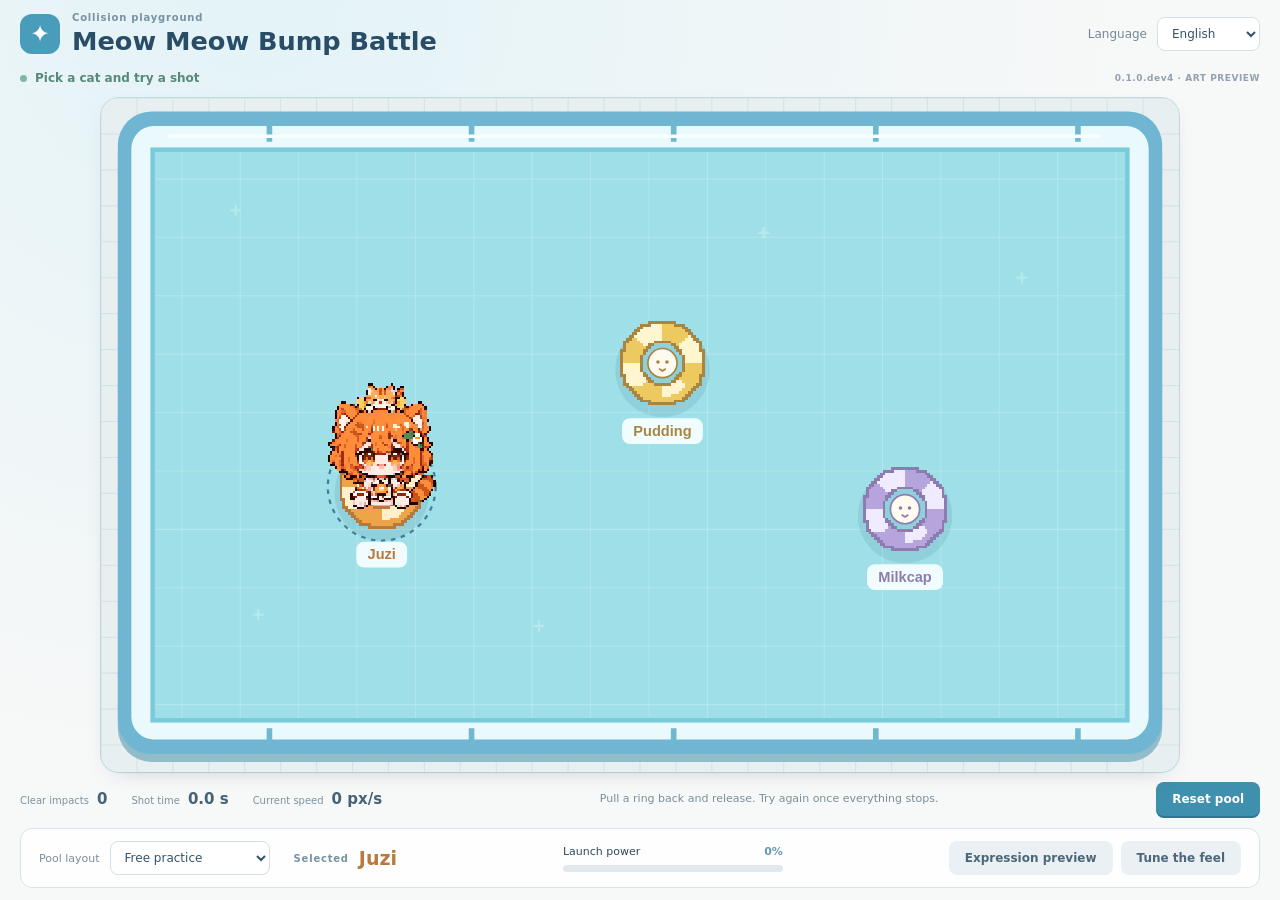
==== static/index.html @ 6ea0c613 "fix: fit complete playground and controls within viewport" ====
<!doctype html>
<html lang="en">
<head>
  <meta charset="utf-8">
  <meta name="viewport" content="width=device-width, initial-scale=1">
  <title>Meow Meow Bump Battle</title>
  <link rel="icon" href="data:,">
  <script>
    if (/\/plugin\/miao_miao_bump\/ui$/.test(location.pathname)) {
      const base = document.createElement('base');
      base.href = location.pathname + '/';
      document.head.append(base);
    }
  </script>
  <link rel="stylesheet" href="style.css">
  <script defer src="vendor/matter-0.20.0.min.js"></script>
  <script defer src="physics.js"></script>
  <script defer src="art.js"></script>
  <script defer src="i18n.js"></script>
  <script defer src="game.js"></script>
</head>
<body>
  <main class="app">
    <header class="topbar">
      <div class="brand"><span class="brand-icon" aria-hidden="true">✦</span><div><p class="eyebrow" data-t="ui.prototype"></p><h1 data-t="plugin.name"></h1></div></div>
      <label class="language"><span data-t="ui.language"></span><select id="language" aria-label="Language"><option value="zh-CN">简体中文</option><option value="zh-TW">繁體中文</option><option value="en">English</option><option value="ja">日本語</option><option value="ko">한국어</option><option value="ru">Русский</option><option value="es">Español</option><option value="pt">Português</option></select></label>
    </header>
    <div id="load-error" role="alert" hidden></div>
    <div class="workspace" id="workspace" hidden>
      <section class="pool-section">
        <div class="pool-heading"><span class="state-pill" id="state" aria-live="polite"></span><span class="version">0.1.0.dev4 · ART PREVIEW</span></div>
        <div class="stage-slot"><div class="canvas-wrap"><canvas id="pool" width="960" height="600" tabindex="0" data-aria="ui.canvas"></canvas><div class="pause-cover" id="pause-cover" hidden><span data-t="ui.paused"></span></div></div></div>
        <div class="pool-footer"><div class="shot-stats"><div><span data-t="ui.collisions"></span><strong id="collision-count">0</strong></div><div><span data-t="ui.duration"></span><strong id="shot-time">0.0 s</strong></div><div><span data-t="ui.speed"></span><strong id="speed">0 px/s</strong></div></div><p data-t="ui.hint"></p><button id="reset" class="primary" data-t="ui.reset"></button></div>
      </section>
      <section class="controls" data-aria="ui.tuning">
        <section class="setup"><label for="layout" data-t="ui.layout"></label><select id="layout" aria-describedby="layout-note"><option value="free" data-t="layout.free"></option><option value="wall" data-t="layout.wall"></option><option value="duel" data-t="layout.duel"></option><option value="chain" data-t="layout.chain"></option><option value="corner" data-t="layout.corner"></option></select><p id="layout-note" hidden></p></section>
        <section class="selection"><span class="eyebrow" data-t="ui.selected"></span><h2 id="selected-name"></h2></section>
        <section class="power"><div class="power-label"><span data-t="ui.power"></span><strong id="power-value">0%</strong></div><div id="power-meter" class="power-meter" role="progressbar" aria-valuemin="0" aria-valuemax="100" aria-valuenow="0" data-aria="ui.power"><div id="power-fill"></div></div></section>
        <div class="control-actions"><button id="show-art" type="button" class="secondary" data-t="ui.expression"></button><button id="show-tuning" type="button" class="secondary" data-t="ui.tuning"></button></div>
      </section>
    </div>
    <dialog id="art-dialog" aria-labelledby="art-title">
      <header class="dialog-heading"><h2 id="art-title" data-t="ui.artStudy"></h2><button type="button" data-close="art-dialog" data-t="ui.close"></button></header>
          <div id="juzi-card" hidden>
            <canvas id="character-preview" width="192" height="192" data-aria="ui.artStudy"></canvas>
            <div class="pose-buttons" role="group" data-aria="ui.expression"><button type="button" data-pose="0" aria-pressed="true" data-t="pose.idle"></button><button type="button" data-pose="1" aria-pressed="false" data-t="pose.impact"></button><button type="button" data-pose="2" aria-pressed="false" data-t="pose.rebound"></button></div>
            <p class="muted" id="art-note" data-t="ui.artNote"></p>
          </div>
      <p class="muted" data-t="ui.placeholder"></p>
    </dialog>
    <dialog id="tuning-dialog" aria-labelledby="tuning-title">
      <header class="dialog-heading"><h2 id="tuning-title" data-t="ui.tuning"></h2><button type="button" data-close="tuning-dialog" data-t="ui.close"></button></header>
        <section id="tuning"><p class="muted" data-t="ui.tuningHint"></p><fieldset id="tuning-fields">
          <label><span data-t="param.drag"></span><output id="drag-value"></output><input type="range" id="drag" min="0.35" max="1.6" step="0.05"></label>
          <label><span data-t="param.bounce"></span><output id="bounce-value"></output><input type="range" id="bounce" min="0.55" max="0.99" step="0.01"></label>
          <label><span data-t="param.wallBounce"></span><output id="wallBounce-value"></output><input type="range" id="wallBounce" min="0.55" max="0.99" step="0.01"></label>
          <label><span data-t="param.maxSpeed"></span><output id="maxSpeed-value"></output><input type="range" id="maxSpeed" min="800" max="2200" step="50"></label>
          <label><span data-t="param.mass"></span><output id="mass-value"></output><input type="range" id="mass" min="0.5" max="3.5" step="0.25"></label>
          <button id="defaults" type="button" class="secondary" data-t="ui.defaults"></button>
        </fieldset><label class="boundary-control"><input id="show-hitboxes" type="checkbox"><span data-t="ui.boundaries"></span></label></section>
    </dialog>
  </main>
</body>
</html>
---- static/style.css ----
:root { color-scheme: light; font-family: "Segoe UI", "Microsoft YaHei", system-ui, sans-serif; color: #304863; background: #f5f7f8; font-synthesis: none; }
* { box-sizing: border-box; }
body { margin: 0; background: radial-gradient(ellipse at 20% 0%, #e3f3f7, transparent 60%), #f7f8f8; }
[hidden] { display: none !important; }
.app { max-width: 1280px; height: 100vh; height: 100dvh; padding: 12px 20px; margin: auto; display: grid; grid-template-rows: auto minmax(0, 1fr); gap: 10px; }
.topbar { display: flex; justify-content: space-between; align-items: center; gap: 16px; }
.brand { display: flex; align-items: center; gap: 12px; }
.brand-icon { display: grid; place-items: center; width: 40px; height: 40px; color: #fff; background: #4a9cbb; border-radius: 12px; font-size: 24px; }
.eyebrow { margin: 0 0 3px; font-size: 10px; font-weight: 700; color: #7792a3; letter-spacing: .08em; }
h1 { margin: 0; font-size: clamp(20px, 2vw, 26px); color: #294d67; }
h2 { margin: 0; font-size: 20px; }
.language { display: flex; gap: 10px; align-items: center; font-size: 12px; color: #738998; }
button, select, input { font: inherit; }
select { border: 1px solid #d6e0e6; border-radius: 8px; padding: 8px 10px; color: #34536b; background: #fff; max-width: 100%; }
button { cursor: pointer; border: 0; font-size: 12px; font-weight: 650; border-radius: 8px; padding: 10px 16px; }
button:active { transform: translateY(1px); }
button:disabled { cursor: default; opacity: .45; }
.primary { background: #3f8fae; color: #fff; box-shadow: 0 2px 0 #30758e; }
.primary:hover { background: #317e9d; }
.secondary, .dialog-heading button { color: #4c667a; background: #eaf0f3; }
:focus-visible { outline: 3px solid #3d8eb8; outline-offset: 3px; }
.workspace { display: grid; grid-template-rows: minmax(0, 1fr) auto; gap: 10px; min-height: 0; }
.pool-section { display: grid; grid-template-rows: auto minmax(0, 1fr) auto; gap: 8px; min-height: 0; min-width: 0; }
.pool-heading { display: flex; justify-content: space-between; align-items: center; gap: 10px; }
.state-pill { display: inline-flex; align-items: center; gap: 8px; min-height: 24px; color: #578879; font-size: 12px; font-weight: 650; }
.state-pill::before { content: ''; width: 7px; height: 7px; background: #7db8a0; border-radius: 50%; }
.state-pill[data-state="moving"] { color: #377999; }
.state-pill[data-state="moving"]::before { background: #4c9bbb; }
.version { font-size: 9px; font-weight: 650; letter-spacing: .06em; color: #91a1ae; }
.stage-slot { display: grid; place-items: center; min-height: 0; min-width: 0; container-type: size; }
.canvas-wrap { position: relative; width: min(100cqw, 160cqh, 1120px); aspect-ratio: 8 / 5; overflow: hidden; border-radius: 18px; background: #d4e7ed; box-shadow: 0 8px 24px -16px #33596d80, 0 0 0 1px #c6dce5; }
canvas { display: block; width: 100%; height: auto; aspect-ratio: 8 / 5; touch-action: none; cursor: grab; user-select: none; }
canvas.aiming { cursor: grabbing; }
canvas.moving { cursor: default; }
.pause-cover { position: absolute; inset: 0; display: grid; place-items: center; background: #e3f2f4bb; color: #416477; font-weight: 650; pointer-events: none; }
.pool-footer { display: flex; align-items: center; justify-content: space-between; gap: 16px; min-height: 38px; }
.pool-footer p { margin: 0; font-size: 11px; line-height: 1.6; color: #7a8e9b; }
.pool-footer button { flex-shrink: 0; }
.shot-stats { display: flex; gap: 24px; }
.shot-stats > div { display: flex; gap: 8px; align-items: baseline; font-size: 10px; color: #7c92a0; }
.shot-stats strong { font-size: 15px; color: #456278; font-variant-numeric: tabular-nums; font-weight: 600; }
.controls { display: flex; align-items: center; gap: 24px; min-width: 0; padding: 12px 18px; background: #ffffffdd; border: 1px solid #d6e5e9; border-radius: 12px; }
.setup { display: flex; align-items: center; gap: 10px; min-width: 0; }
.setup label { font-size: 11px; color: #7b8e9b; white-space: nowrap; }
.setup select { width: 160px; font-size: 12px; }
.selection { display: flex; gap: 10px; align-items: center; }
.selection .eyebrow { margin: 0; }
.selection h2 { font-size: 19px; white-space: nowrap; }
.power { flex: 1; min-width: 110px; max-width: 220px; margin-left: auto; }
.power-label { display: flex; justify-content: space-between; font-size: 11px; margin-bottom: 7px; }
.power-label strong { font-weight: 600; color: #6897af; }
.power-meter { height: 7px; background: #e1e9ee; border-radius: 4px; overflow: hidden; }
.power-meter > div { height: 100%; width: 0; background: #66aeca; border-radius: inherit; }
.control-actions { display: flex; gap: 8px; margin-left: auto; flex-shrink: 0; }
.muted { font-size: 11px; line-height: 1.8; color: #8a9aa7; }
dialog { width: min(420px, calc(100vw - 28px)); max-height: calc(100dvh - 32px); overflow: auto; padding: 22px; border: 1px solid #d6e5e9; border-radius: 16px; color: #304863; box-shadow: 0 14px 50px #294d6733; }
dialog::backdrop { background: #294d674d; }
.dialog-heading { display: flex; align-items: center; justify-content: space-between; gap: 16px; margin-bottom: 18px; }
.dialog-heading h2 { font-size: 18px; }
.dialog-heading button { padding: 8px 12px; }
#character-preview { width: 192px; height: 192px; margin: auto auto 16px; image-rendering: pixelated; background: #e8f3f5; border-radius: 12px; cursor: default; }
.pose-buttons { display: flex; gap: 8px; }
.pose-buttons button { flex: 1; background: #e8eff2; color: #6e8494; }
.pose-buttons button[aria-pressed="true"] { background: #fbe7c4; color: #9d7035; }
.boundary-control { display: flex; align-items: center; gap: 7px; margin-top: 14px; font-size: 12px; color: #728b9b; }
.boundary-control input { accent-color: #579bb9; }
fieldset { margin: 0; padding: 0; border: 0; }
fieldset label { display: grid; grid-template-columns: 1fr auto; align-items: center; gap: 8px; font-size: 12px; margin: 16px 0; }
fieldset .secondary { width: 100%; }
output { color: #5f91a9; font-variant-numeric: tabular-nums; }
input[type="range"] { width: 100%; grid-column: 1 / -1; accent-color: #579bb9; margin: 0; cursor: pointer; }
fieldset:disabled { opacity: .5; }
#load-error { padding: 20px; color: #9b4d42; background: #fff0e9; border-radius: 12px; }
@media (max-width: 1000px) { .controls { gap: 16px; } .pool-footer p { display: none; } .setup label { display: none; } .selection { gap: 6px; } }
@media (max-width: 740px) { .app { padding: 10px 12px; gap: 8px; } .brand-icon, .language > span { display: none; } .language select { max-width: 110px; font-size: 11px; } .controls { display: grid; grid-template-columns: minmax(0, 1fr) auto; gap: 12px 16px; padding: 12px; } .setup select { width: 100%; } .power { margin: 0; max-width: none; min-width: 0; } .selection { justify-content: flex-end; } .control-actions { margin: 0; } .control-actions button { padding: 9px 12px; } .shot-stats { gap: 12px; } .shot-stats > div { display: grid; gap: 2px; } .version { font-size: 8px; } .state-pill { font-size: 11px; } h1 { font-size: 20px; } }
@media (max-height: 520px) and (min-width: 741px) { .app { padding: 6px 12px; gap: 4px; } .workspace { gap: 4px; } .brand-icon, .brand .eyebrow { display: none; } h1 { font-size: 20px; } .controls { padding: 7px 12px; } .pool-section { gap: 4px; } }
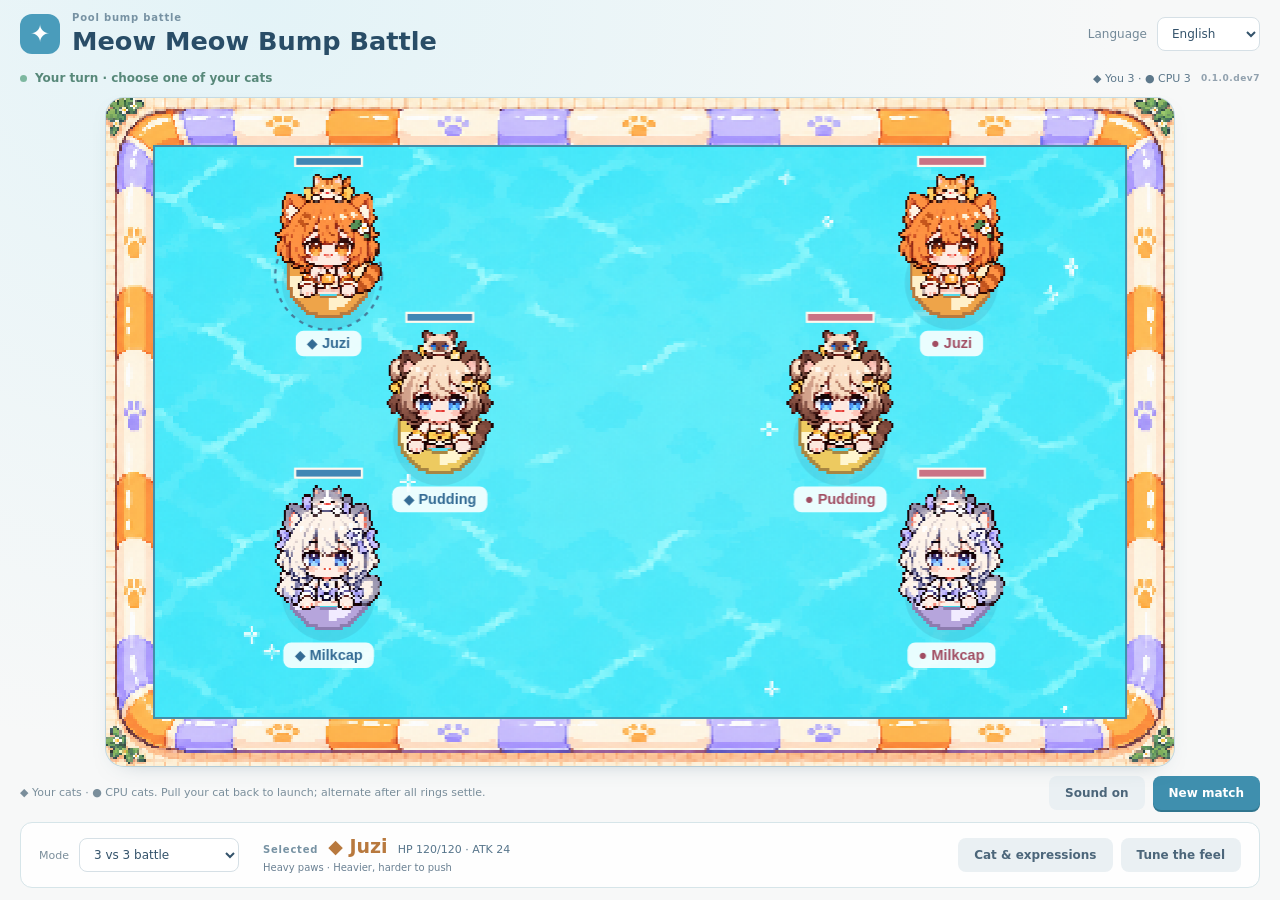
==== commit ecb99875: "feat: add local 3v3 battles and streamline the play screen" ====
--- a/static/index.html
+++ b/static/index.html
@@ -15,7 +15,9 @@
   <link rel="stylesheet" href="style.css">
   <script defer src="vendor/matter-0.20.0.min.js"></script>
   <script defer src="physics.js"></script>
+  <script defer src="battle.js"></script>
   <script defer src="art.js"></script>
+  <script defer src="sound.js"></script>
   <script defer src="i18n.js"></script>
   <script defer src="game.js"></script>
 </head>
@@ -28,21 +30,22 @@
     <div id="load-error" role="alert" hidden></div>
     <div class="workspace" id="workspace" hidden>
       <section class="pool-section">
-        <div class="pool-heading"><span class="state-pill" id="state" aria-live="polite"></span><span class="version">0.1.0.dev4 · ART PREVIEW</span></div>
+        <div class="pool-heading"><span class="state-pill" id="state" aria-live="polite"></span><span id="team-status" class="team-status"></span><span class="version">0.1.0.dev7</span></div>
         <div class="stage-slot"><div class="canvas-wrap"><canvas id="pool" width="960" height="600" tabindex="0" data-aria="ui.canvas"></canvas><div class="pause-cover" id="pause-cover" hidden><span data-t="ui.paused"></span></div></div></div>
-        <div class="pool-footer"><div class="shot-stats"><div><span data-t="ui.collisions"></span><strong id="collision-count">0</strong></div><div><span data-t="ui.duration"></span><strong id="shot-time">0.0 s</strong></div><div><span data-t="ui.speed"></span><strong id="speed">0 px/s</strong></div></div><p data-t="ui.hint"></p><button id="reset" class="primary" data-t="ui.reset"></button></div>
+        <div class="pool-footer"><p id="play-hint" data-t="ui.hint"></p><div class="footer-actions"><button id="sound-toggle" class="secondary" type="button" aria-pressed="true"></button><button id="reset" class="primary" data-t="ui.reset"></button></div></div>
       </section>
       <section class="controls" data-aria="ui.tuning">
-        <section class="setup"><label for="layout" data-t="ui.layout"></label><select id="layout" aria-describedby="layout-note"><option value="free" data-t="layout.free"></option><option value="wall" data-t="layout.wall"></option><option value="duel" data-t="layout.duel"></option><option value="chain" data-t="layout.chain"></option><option value="corner" data-t="layout.corner"></option></select><p id="layout-note" hidden></p></section>
-        <section class="selection"><span class="eyebrow" data-t="ui.selected"></span><h2 id="selected-name"></h2></section>
-        <section class="power"><div class="power-label"><span data-t="ui.power"></span><strong id="power-value">0%</strong></div><div id="power-meter" class="power-meter" role="progressbar" aria-valuemin="0" aria-valuemax="100" aria-valuenow="0" data-aria="ui.power"><div id="power-fill"></div></div></section>
+        <section class="setup"><label for="game-mode" data-t="ui.mode"></label><select id="game-mode"><option value="battle" data-t="mode.battle"></option><option value="practice" data-t="mode.practice"></option></select></section>
+        <section class="setup" id="layout-wrap"><label for="layout" data-t="ui.layout"></label><select id="layout" aria-describedby="layout-note"><option value="free" data-t="layout.free"></option><option value="wall" data-t="layout.wall"></option><option value="duel" data-t="layout.duel"></option><option value="chain" data-t="layout.chain"></option><option value="corner" data-t="layout.corner"></option></select><p id="layout-note" hidden></p></section>
+        <section class="selection"><div class="selection-title"><span class="eyebrow" data-t="ui.selected"></span><h2 id="selected-name"></h2><span id="selected-stats"></span></div><p id="selected-skill"></p></section>
         <div class="control-actions"><button id="show-art" type="button" class="secondary" data-t="ui.expression"></button><button id="show-tuning" type="button" class="secondary" data-t="ui.tuning"></button></div>
       </section>
     </div>
     <dialog id="art-dialog" aria-labelledby="art-title">
       <header class="dialog-heading"><h2 id="art-title" data-t="ui.artStudy"></h2><button type="button" data-close="art-dialog" data-t="ui.close"></button></header>
-          <div id="juzi-card" hidden>
+          <div id="character-card">
             <canvas id="character-preview" width="192" height="192" data-aria="ui.artStudy"></canvas>
+            <p id="character-stats"></p><p id="skill-description" class="muted"></p>
             <div class="pose-buttons" role="group" data-aria="ui.expression"><button type="button" data-pose="0" aria-pressed="true" data-t="pose.idle"></button><button type="button" data-pose="1" aria-pressed="false" data-t="pose.impact"></button><button type="button" data-pose="2" aria-pressed="false" data-t="pose.rebound"></button></div>
             <p class="muted" id="art-note" data-t="ui.artNote"></p>
           </div>
@@ -50,7 +53,7 @@
     </dialog>
     <dialog id="tuning-dialog" aria-labelledby="tuning-title">
       <header class="dialog-heading"><h2 id="tuning-title" data-t="ui.tuning"></h2><button type="button" data-close="tuning-dialog" data-t="ui.close"></button></header>
-        <section id="tuning"><p class="muted" data-t="ui.tuningHint"></p><fieldset id="tuning-fields">
+        <section id="tuning"><p class="muted" id="tuning-note" data-t="ui.tuningHint"></p><fieldset id="tuning-fields">
           <label><span data-t="param.drag"></span><output id="drag-value"></output><input type="range" id="drag" min="0.35" max="1.6" step="0.05"></label>
           <label><span data-t="param.bounce"></span><output id="bounce-value"></output><input type="range" id="bounce" min="0.55" max="0.99" step="0.01"></label>
           <label><span data-t="param.wallBounce"></span><output id="wallBounce-value"></output><input type="range" id="wallBounce" min="0.55" max="0.99" step="0.01"></label>
@@ -59,6 +62,11 @@
           <button id="defaults" type="button" class="secondary" data-t="ui.defaults"></button>
         </fieldset><label class="boundary-control"><input id="show-hitboxes" type="checkbox"><span data-t="ui.boundaries"></span></label></section>
     </dialog>
+    <dialog id="result-dialog" aria-labelledby="result-title">
+      <h2 id="result-title"></h2><p id="result-note" class="muted"></p>
+      <button type="button" id="play-again" class="primary" data-t="battle.restart"></button>
+      <button type="button" class="secondary" data-close="result-dialog" data-t="ui.close"></button>
+    </dialog>
   </main>
 </body>
 </html>
--- a/static/style.css
+++ b/static/style.css
@@ -36,21 +36,18 @@
 .pool-footer { display: flex; align-items: center; justify-content: space-between; gap: 16px; min-height: 38px; }
 .pool-footer p { margin: 0; font-size: 11px; line-height: 1.6; color: #7a8e9b; }
 .pool-footer button { flex-shrink: 0; }
-.shot-stats { display: flex; gap: 24px; }
-.shot-stats > div { display: flex; gap: 8px; align-items: baseline; font-size: 10px; color: #7c92a0; }
-.shot-stats strong { font-size: 15px; color: #456278; font-variant-numeric: tabular-nums; font-weight: 600; }
+.footer-actions { display: flex; gap: 8px; margin-left: auto; }
+.team-status { font-size: 11px; color: #5d788b; margin-left: auto; }
 .controls { display: flex; align-items: center; gap: 24px; min-width: 0; padding: 12px 18px; background: #ffffffdd; border: 1px solid #d6e5e9; border-radius: 12px; }
 .setup { display: flex; align-items: center; gap: 10px; min-width: 0; }
 .setup label { font-size: 11px; color: #7b8e9b; white-space: nowrap; }
 .setup select { width: 160px; font-size: 12px; }
-.selection { display: flex; gap: 10px; align-items: center; }
+.selection { display: grid; gap: 3px; min-width: 0; }
+.selection-title { display: flex; gap: 10px; align-items: baseline; flex-wrap: wrap; }
+.selection p { margin: 0; font-size: 10px; line-height: 1.5; color: #6b8193; }
+#selected-stats { font-size: 11px; color: #57758b; white-space: nowrap; }
 .selection .eyebrow { margin: 0; }
 .selection h2 { font-size: 19px; white-space: nowrap; }
-.power { flex: 1; min-width: 110px; max-width: 220px; margin-left: auto; }
-.power-label { display: flex; justify-content: space-between; font-size: 11px; margin-bottom: 7px; }
-.power-label strong { font-weight: 600; color: #6897af; }
-.power-meter { height: 7px; background: #e1e9ee; border-radius: 4px; overflow: hidden; }
-.power-meter > div { height: 100%; width: 0; background: #66aeca; border-radius: inherit; }
 .control-actions { display: flex; gap: 8px; margin-left: auto; flex-shrink: 0; }
 .muted { font-size: 11px; line-height: 1.8; color: #8a9aa7; }
 dialog { width: min(420px, calc(100vw - 28px)); max-height: calc(100dvh - 32px); overflow: auto; padding: 22px; border: 1px solid #d6e5e9; border-radius: 16px; color: #304863; box-shadow: 0 14px 50px #294d6733; }
@@ -71,6 +68,6 @@
 input[type="range"] { width: 100%; grid-column: 1 / -1; accent-color: #579bb9; margin: 0; cursor: pointer; }
 fieldset:disabled { opacity: .5; }
 #load-error { padding: 20px; color: #9b4d42; background: #fff0e9; border-radius: 12px; }
-@media (max-width: 1000px) { .controls { gap: 16px; } .pool-footer p { display: none; } .setup label { display: none; } .selection { gap: 6px; } }
-@media (max-width: 740px) { .app { padding: 10px 12px; gap: 8px; } .brand-icon, .language > span { display: none; } .language select { max-width: 110px; font-size: 11px; } .controls { display: grid; grid-template-columns: minmax(0, 1fr) auto; gap: 12px 16px; padding: 12px; } .setup select { width: 100%; } .power { margin: 0; max-width: none; min-width: 0; } .selection { justify-content: flex-end; } .control-actions { margin: 0; } .control-actions button { padding: 9px 12px; } .shot-stats { gap: 12px; } .shot-stats > div { display: grid; gap: 2px; } .version { font-size: 8px; } .state-pill { font-size: 11px; } h1 { font-size: 20px; } }
+@media (max-width: 1100px) { .controls { gap: 12px; } .setup label, .selection .eyebrow { display: none; } .setup select { width: 130px; } }
+@media (max-width: 740px) { .app { padding: 10px 12px; gap: 8px; } .brand-icon, .language > span, .pool-footer p { display: none; } .language select { max-width: 110px; font-size: 11px; } .controls { display: grid; grid-template-columns: minmax(0, 1fr) auto; gap: 8px 12px; padding: 10px 12px; } .setup select { width: 100%; } .selection { grid-column: 1 / -1; grid-row: 2; } .selection-title { gap: 6px; } .selection h2 { font-size: 17px; } .selection p { font-size: 10px; } .control-actions { margin: 0; justify-self: end; } .control-actions button { padding: 9px 10px; } .version { font-size: 8px; } .state-pill, .team-status { font-size: 10px; } .pool-heading { gap: 6px; } h1 { font-size: 20px; } }
 @media (max-height: 520px) and (min-width: 741px) { .app { padding: 6px 12px; gap: 4px; } .workspace { gap: 4px; } .brand-icon, .brand .eyebrow { display: none; } h1 { font-size: 20px; } .controls { padding: 7px 12px; } .pool-section { gap: 4px; } }
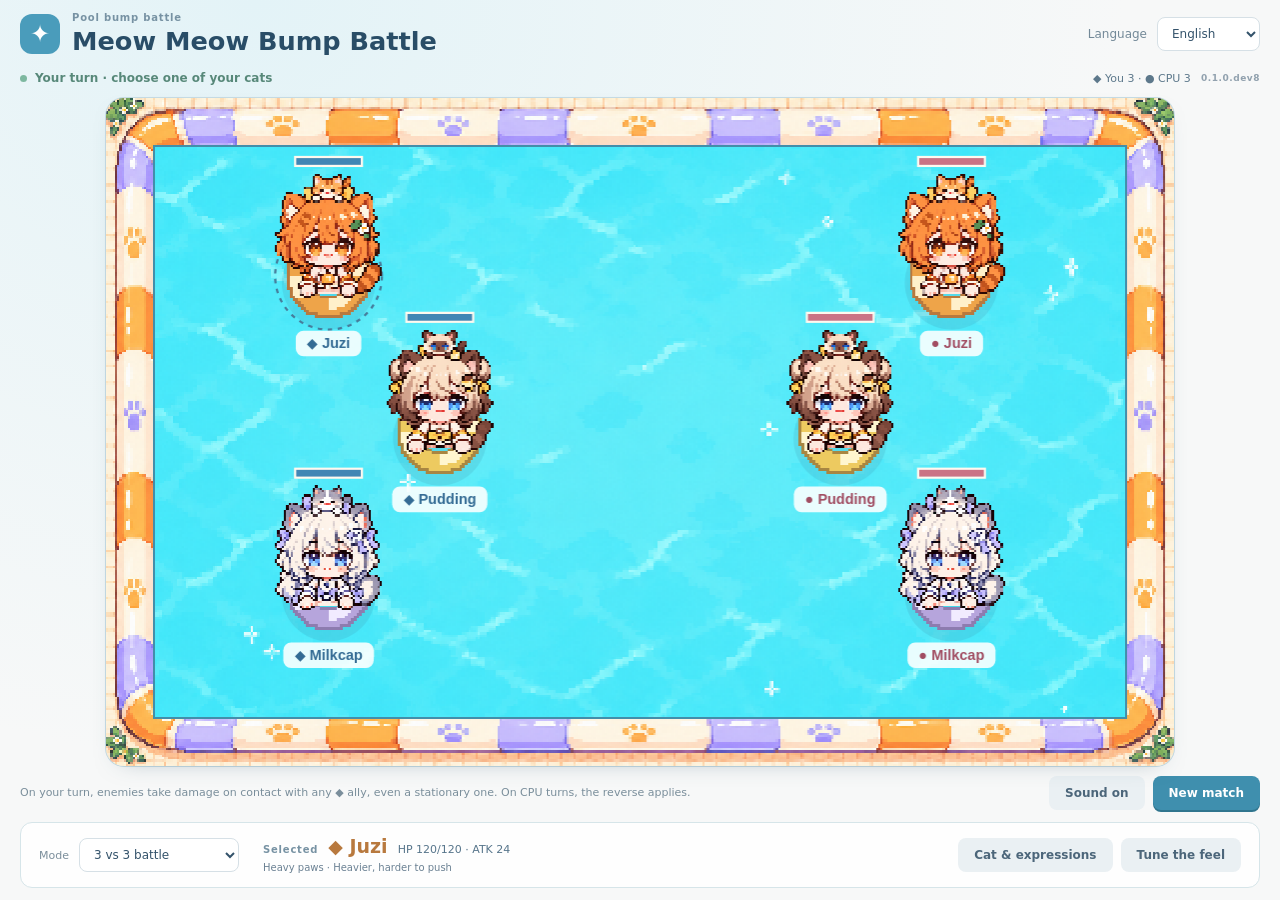
==== commit 98ed89eb: "fix: apply acting-team damage on every new ring contact" ====
--- a/static/index.html
+++ b/static/index.html
@@ -30,7 +30,7 @@
     <div id="load-error" role="alert" hidden></div>
     <div class="workspace" id="workspace" hidden>
       <section class="pool-section">
-        <div class="pool-heading"><span class="state-pill" id="state" aria-live="polite"></span><span id="team-status" class="team-status"></span><span class="version">0.1.0.dev7</span></div>
+        <div class="pool-heading"><span class="state-pill" id="state" aria-live="polite"></span><span id="team-status" class="team-status"></span><span class="version">0.1.0.dev8</span></div>
         <div class="stage-slot"><div class="canvas-wrap"><canvas id="pool" width="960" height="600" tabindex="0" data-aria="ui.canvas"></canvas><div class="pause-cover" id="pause-cover" hidden><span data-t="ui.paused"></span></div></div></div>
         <div class="pool-footer"><p id="play-hint" data-t="ui.hint"></p><div class="footer-actions"><button id="sound-toggle" class="secondary" type="button" aria-pressed="true"></button><button id="reset" class="primary" data-t="ui.reset"></button></div></div>
       </section>
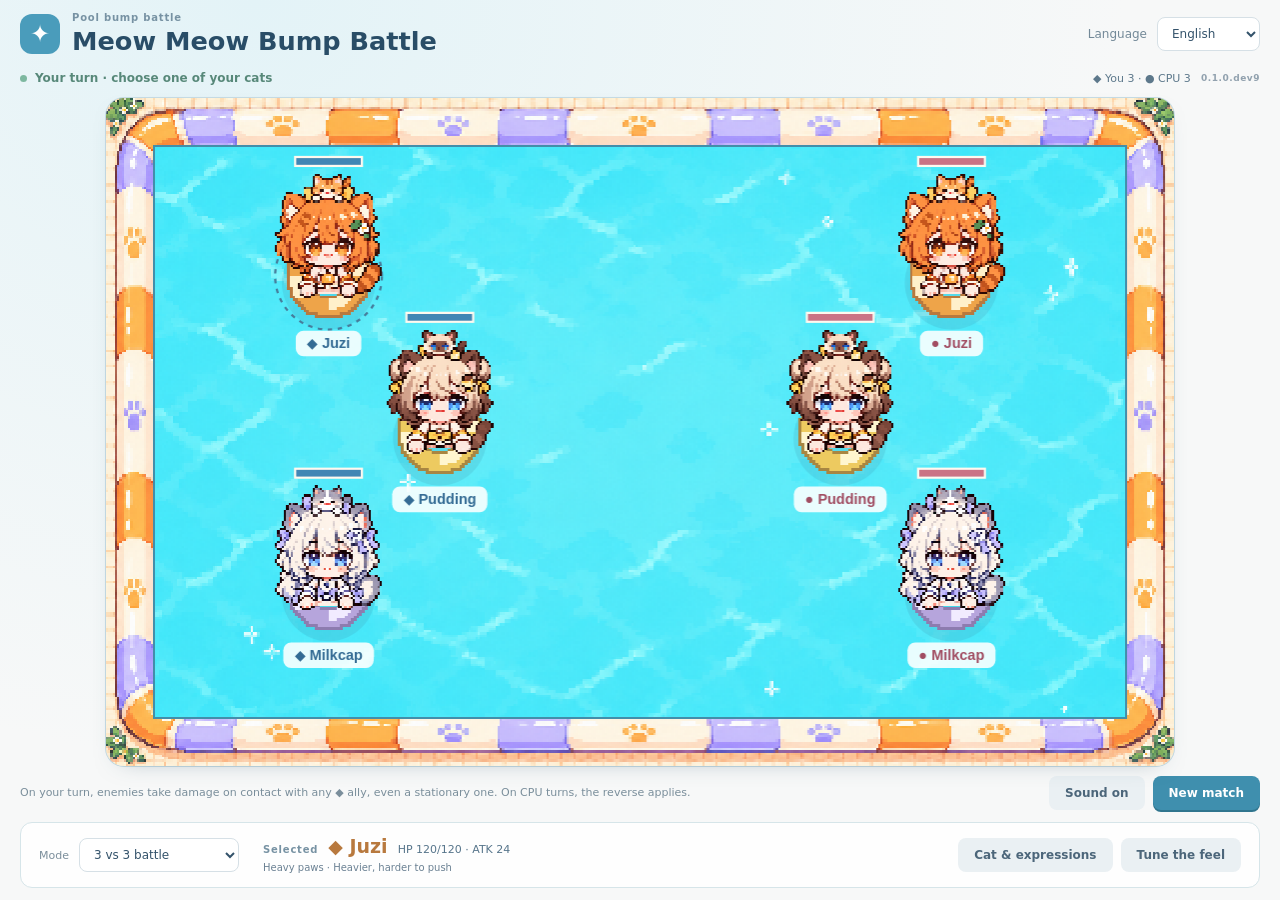
==== commit d1bfbd5e: "feat: configure arena maps and preserve summer physics" ====
--- a/static/index.html
+++ b/static/index.html
@@ -14,6 +14,7 @@
   </script>
   <link rel="stylesheet" href="style.css">
   <script defer src="vendor/matter-0.20.0.min.js"></script>
+  <script defer src="maps.js"></script>
   <script defer src="physics.js"></script>
   <script defer src="battle.js"></script>
   <script defer src="art.js"></script>
@@ -30,9 +31,9 @@
     <div id="load-error" role="alert" hidden></div>
     <div class="workspace" id="workspace" hidden>
       <section class="pool-section">
-        <div class="pool-heading"><span class="state-pill" id="state" aria-live="polite"></span><span id="team-status" class="team-status"></span><span class="version">0.1.0.dev8</span></div>
+        <div class="pool-heading"><span class="state-pill" id="state" aria-live="polite"></span><span id="team-status" class="team-status"></span><span class="version">0.1.0.dev9</span></div>
         <div class="stage-slot"><div class="canvas-wrap"><canvas id="pool" width="960" height="600" tabindex="0" data-aria="ui.canvas"></canvas><div class="pause-cover" id="pause-cover" hidden><span data-t="ui.paused"></span></div></div></div>
-        <div class="pool-footer"><p id="play-hint" data-t="ui.hint"></p><div class="footer-actions"><button id="sound-toggle" class="secondary" type="button" aria-pressed="true"></button><button id="reset" class="primary" data-t="ui.reset"></button></div></div>
+        <div class="pool-footer"><p id="play-hint" data-t="ui.hint"></p><p id="map-note" role="status" data-t="map.fallback" hidden></p><div class="footer-actions"><button id="sound-toggle" class="secondary" type="button" aria-pressed="true"></button><button id="reset" class="primary" data-t="ui.reset"></button></div></div>
       </section>
       <section class="controls" data-aria="ui.tuning">
         <section class="setup"><label for="game-mode" data-t="ui.mode"></label><select id="game-mode"><option value="battle" data-t="mode.battle"></option><option value="practice" data-t="mode.practice"></option></select></section>
--- a/static/style.css
+++ b/static/style.css
@@ -28,13 +28,14 @@
 .state-pill[data-state="moving"]::before { background: #4c9bbb; }
 .version { font-size: 9px; font-weight: 650; letter-spacing: .06em; color: #91a1ae; }
 .stage-slot { display: grid; place-items: center; min-height: 0; min-width: 0; container-type: size; }
-.canvas-wrap { position: relative; width: min(100cqw, 160cqh, 1120px); aspect-ratio: 8 / 5; overflow: hidden; border-radius: 18px; background: #d4e7ed; box-shadow: 0 8px 24px -16px #33596d80, 0 0 0 1px #c6dce5; }
-canvas { display: block; width: 100%; height: auto; aspect-ratio: 8 / 5; touch-action: none; cursor: grab; user-select: none; }
+.canvas-wrap { position: relative; width: min(100cqw, var(--pool-height-width, 160cqh), 1120px); aspect-ratio: var(--pool-ratio, 8 / 5); overflow: hidden; border-radius: 18px; background: #d4e7ed; box-shadow: 0 8px 24px -16px #33596d80, 0 0 0 1px #c6dce5; }
+canvas { display: block; width: 100%; height: auto; aspect-ratio: var(--pool-ratio, 8 / 5); touch-action: none; cursor: grab; user-select: none; }
 canvas.aiming { cursor: grabbing; }
 canvas.moving { cursor: default; }
 .pause-cover { position: absolute; inset: 0; display: grid; place-items: center; background: #e3f2f4bb; color: #416477; font-weight: 650; pointer-events: none; }
 .pool-footer { display: flex; align-items: center; justify-content: space-between; gap: 16px; min-height: 38px; }
 .pool-footer p { margin: 0; font-size: 11px; line-height: 1.6; color: #7a8e9b; }
+#map-note { display: block; font-size: 10px; color: #9b6439; }
 .pool-footer button { flex-shrink: 0; }
 .footer-actions { display: flex; gap: 8px; margin-left: auto; }
 .team-status { font-size: 11px; color: #5d788b; margin-left: auto; }
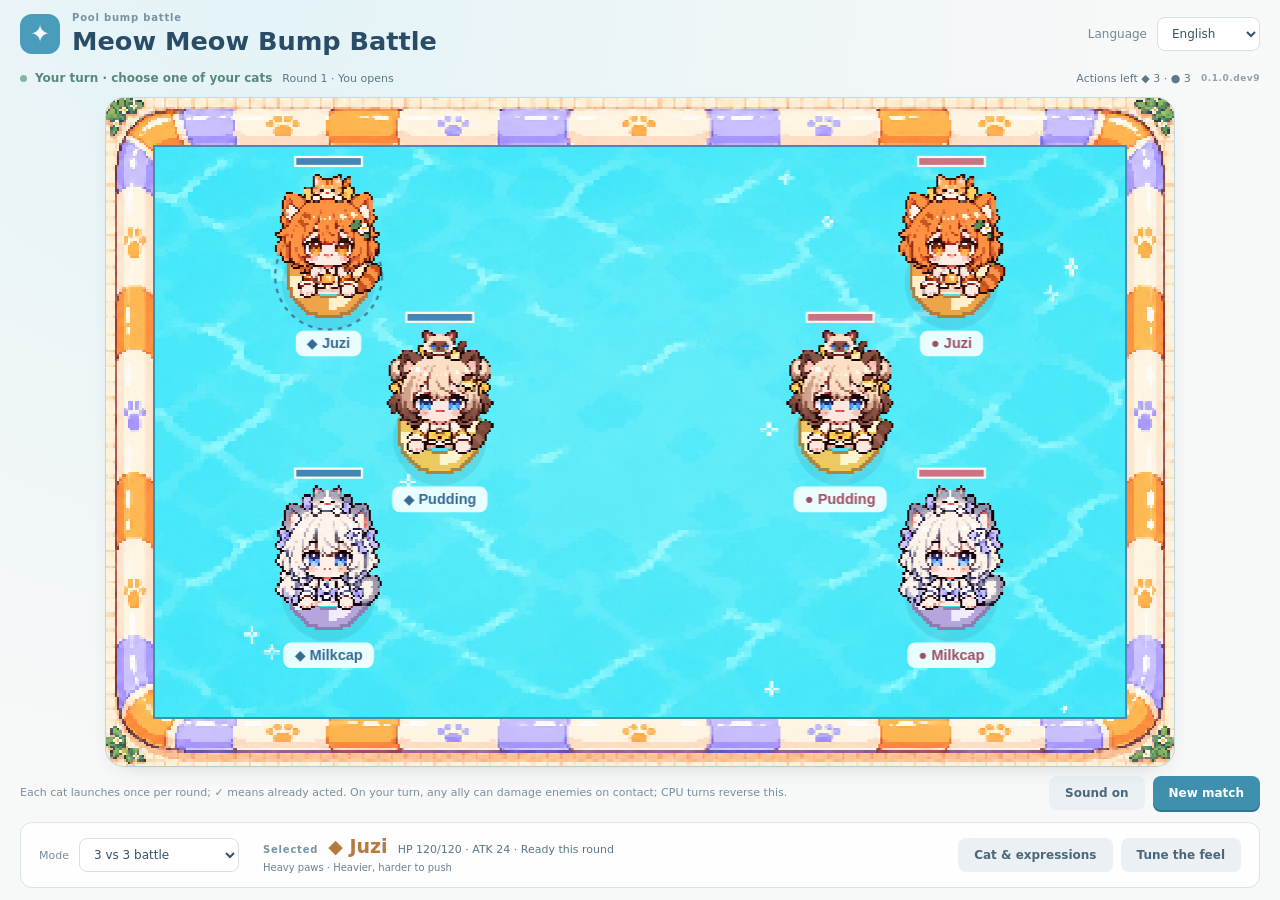
==== commit 54eba2c5: "feat: limit each cat to one launch per round" ====
--- a/static/index.html
+++ b/static/index.html
@@ -31,7 +31,7 @@
     <div id="load-error" role="alert" hidden></div>
     <div class="workspace" id="workspace" hidden>
       <section class="pool-section">
-        <div class="pool-heading"><span class="state-pill" id="state" aria-live="polite"></span><span id="team-status" class="team-status"></span><span class="version">0.1.0.dev9</span></div>
+        <div class="pool-heading"><span class="state-pill" id="state" aria-live="polite"></span><span id="round-status" class="round-status"></span><span id="team-status" class="team-status"></span><span class="version">0.1.0.dev9</span></div>
         <div class="stage-slot"><div class="canvas-wrap"><canvas id="pool" width="960" height="600" tabindex="0" data-aria="ui.canvas"></canvas><div class="pause-cover" id="pause-cover" hidden><span data-t="ui.paused"></span></div></div></div>
         <div class="pool-footer"><p id="play-hint" data-t="ui.hint"></p><p id="map-note" role="status" data-t="map.fallback" hidden></p><div class="footer-actions"><button id="sound-toggle" class="secondary" type="button" aria-pressed="true"></button><button id="reset" class="primary" data-t="ui.reset"></button></div></div>
       </section>
--- a/static/style.css
+++ b/static/style.css
@@ -22,6 +22,7 @@
 .workspace { display: grid; grid-template-rows: minmax(0, 1fr) auto; gap: 10px; min-height: 0; }
 .pool-section { display: grid; grid-template-rows: auto minmax(0, 1fr) auto; gap: 8px; min-height: 0; min-width: 0; }
 .pool-heading { display: flex; justify-content: space-between; align-items: center; gap: 10px; }
+.round-status { font-size: 11px; color: #587687; white-space: nowrap; }
 .state-pill { display: inline-flex; align-items: center; gap: 8px; min-height: 24px; color: #578879; font-size: 12px; font-weight: 650; }
 .state-pill::before { content: ''; width: 7px; height: 7px; background: #7db8a0; border-radius: 50%; }
 .state-pill[data-state="moving"] { color: #377999; }
@@ -39,6 +40,8 @@
 .pool-footer button { flex-shrink: 0; }
 .footer-actions { display: flex; gap: 8px; margin-left: auto; }
 .team-status { font-size: 11px; color: #5d788b; margin-left: auto; }
+.pool-heading { flex-wrap: wrap; }
+@media (max-width: 740px) { .round-status { font-size: 10px; } }
 .controls { display: flex; align-items: center; gap: 24px; min-width: 0; padding: 12px 18px; background: #ffffffdd; border: 1px solid #d6e5e9; border-radius: 12px; }
 .setup { display: flex; align-items: center; gap: 10px; min-width: 0; }
 .setup label { font-size: 11px; color: #7b8e9b; white-space: nowrap; }
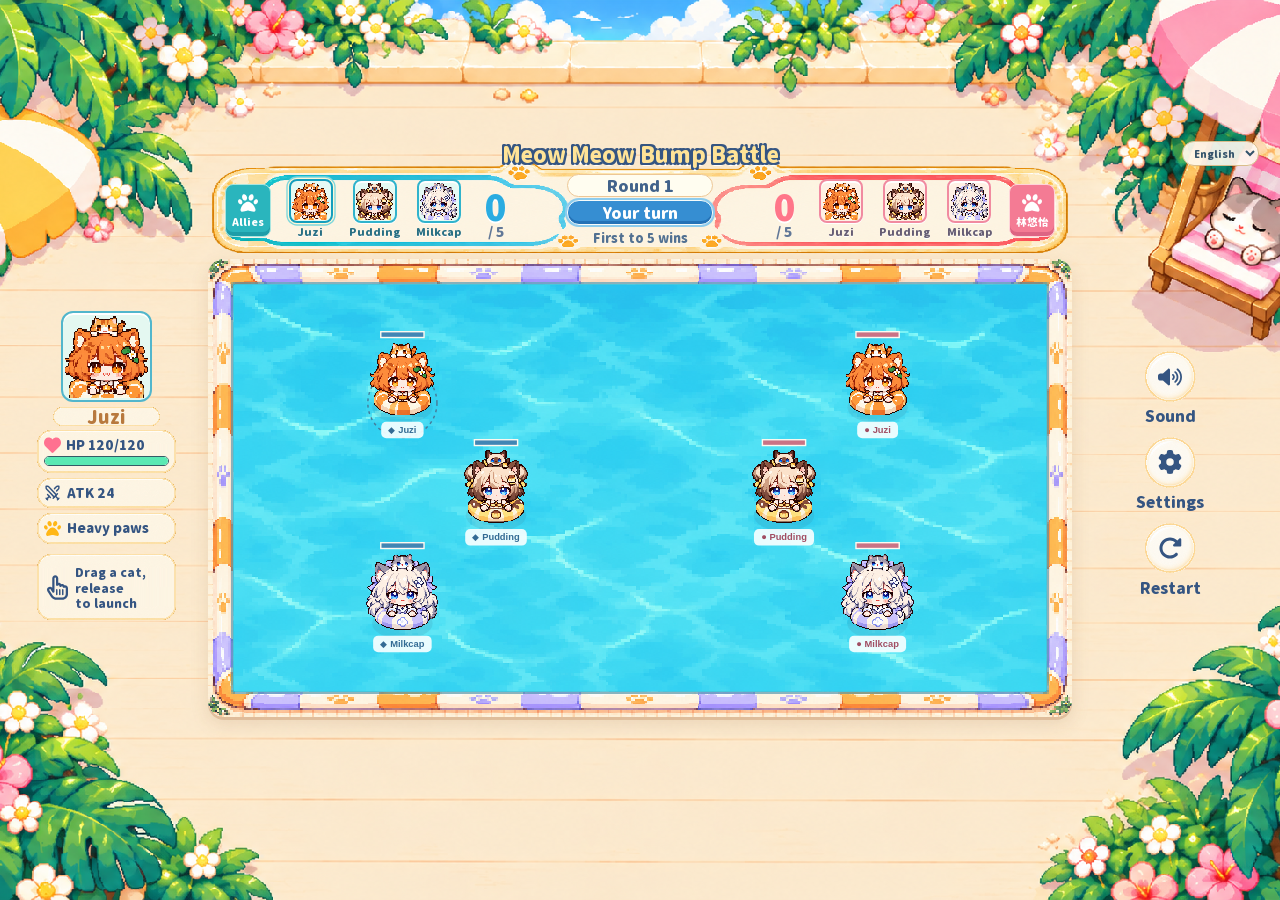
==== commit 9674eadc: "release: ship Meow Meow Bump Battle 0.1.0" ====
--- a/static/index.html
+++ b/static/index.html
@@ -2,6 +2,9 @@
 <html lang="en">
 <head>
   <meta charset="utf-8">
+  <!-- Preserve the game artwork: opt this document out of automatic recolouring. -->
+  <meta name="darkreader-lock">
+  <meta name="color-scheme" content="only light">
   <meta name="viewport" content="width=device-width, initial-scale=1">
   <title>Meow Meow Bump Battle</title>
   <link rel="icon" href="data:,">
@@ -13,33 +16,62 @@
     }
   </script>
   <link rel="stylesheet" href="style.css">
+  <link rel="stylesheet" href="skin.css">
+  <link rel="stylesheet" href="layout.css?v=side-hud-4">
   <script defer src="vendor/matter-0.20.0.min.js"></script>
-  <script defer src="maps.js"></script>
+  <script defer src="maps.js?v=formation-1"></script>
   <script defer src="physics.js"></script>
   <script defer src="battle.js"></script>
-  <script defer src="art.js"></script>
+  <script defer src="art.js?v=water-2"></script>
   <script defer src="sound.js"></script>
   <script defer src="i18n.js"></script>
-  <script defer src="game.js"></script>
+  <script defer src="game.js?v=water-2"></script>
 </head>
 <body>
   <main class="app">
     <header class="topbar">
-      <div class="brand"><span class="brand-icon" aria-hidden="true">✦</span><div><p class="eyebrow" data-t="ui.prototype"></p><h1 data-t="plugin.name"></h1></div></div>
+      <div class="brand"><img id="title-art" src="assets/ui/concept-title-zh-v2.png" alt=""><h1 data-t="plugin.name"></h1></div>
       <label class="language"><span data-t="ui.language"></span><select id="language" aria-label="Language"><option value="zh-CN">简体中文</option><option value="zh-TW">繁體中文</option><option value="en">English</option><option value="ja">日本語</option><option value="ko">한국어</option><option value="ru">Русский</option><option value="es">Español</option><option value="pt">Português</option></select></label>
     </header>
     <div id="load-error" role="alert" hidden></div>
     <div class="workspace" id="workspace" hidden>
       <section class="pool-section">
-        <div class="pool-heading"><span class="state-pill" id="state" aria-live="polite"></span><span id="round-status" class="round-status"></span><span id="team-status" class="team-status"></span><span class="version">0.1.0.dev9</span></div>
+        <div class="pool-heading scoreboard" id="scoreboard" data-mode="battle" data-aria="hud.scoreboard">
+          <section class="team-panel" id="ally-panel" data-team="0">
+            <div class="team-heading"><img src="assets/ui/icons/fa-solid/paw.svg" alt=""><strong data-t="hud.ally"></strong><span id="ally-actions" class="sr-only"></span></div>
+            <div class="team-content"><div class="roster" id="ally-roster"></div><div class="team-score"><strong id="ally-score">0</strong><span class="score-target"></span></div></div>
+          </section>
+          <div class="match-summary">
+            <span id="round-status" class="round-status"></span>
+            <strong class="state-pill" id="state" aria-live="polite"></strong>
+            <span id="target-status"></span><span id="first-status"></span>
+          </div>
+          <section class="team-panel" id="enemy-panel" data-team="1">
+            <div class="team-heading"><img src="assets/ui/icons/fa-solid/paw.svg" alt=""><strong data-t="hud.enemy"></strong><span id="enemy-actions" class="sr-only"></span></div>
+            <div class="team-content"><div class="roster" id="enemy-roster"></div><div class="team-score"><strong id="enemy-score">0</strong><span class="score-target"></span></div></div>
+          </section>
+          <span id="score-status" class="sr-only"></span><span id="team-status" class="sr-only"></span>
+        </div>
         <div class="stage-slot"><div class="canvas-wrap"><canvas id="pool" width="960" height="600" tabindex="0" data-aria="ui.canvas"></canvas><div class="pause-cover" id="pause-cover" hidden><span data-t="ui.paused"></span></div></div></div>
-        <div class="pool-footer"><p id="play-hint" data-t="ui.hint"></p><p id="map-note" role="status" data-t="map.fallback" hidden></p><div class="footer-actions"><button id="sound-toggle" class="secondary" type="button" aria-pressed="true"></button><button id="reset" class="primary" data-t="ui.reset"></button></div></div>
+        <div class="pool-footer"><p id="play-hint" data-t="ui.hint"></p><p id="map-note" role="status" data-t="map.fallback" hidden></p></div>
       </section>
       <section class="controls" data-aria="ui.tuning">
-        <section class="setup"><label for="game-mode" data-t="ui.mode"></label><select id="game-mode"><option value="battle" data-t="mode.battle"></option><option value="practice" data-t="mode.practice"></option></select></section>
-        <section class="setup" id="layout-wrap"><label for="layout" data-t="ui.layout"></label><select id="layout" aria-describedby="layout-note"><option value="free" data-t="layout.free"></option><option value="wall" data-t="layout.wall"></option><option value="duel" data-t="layout.duel"></option><option value="chain" data-t="layout.chain"></option><option value="corner" data-t="layout.corner"></option></select><p id="layout-note" hidden></p></section>
-        <section class="selection"><div class="selection-title"><span class="eyebrow" data-t="ui.selected"></span><h2 id="selected-name"></h2><span id="selected-stats"></span></div><p id="selected-skill"></p></section>
-        <div class="control-actions"><button id="show-art" type="button" class="secondary" data-t="ui.expression"></button><button id="show-tuning" type="button" class="secondary" data-t="ui.tuning"></button></div>
+        <div class="side-info">
+          <section class="selection">
+            <button type="button" id="show-art" class="selected-picture" data-aria="ui.expression"><canvas id="selected-portrait" width="48" height="48" aria-hidden="true"></canvas><span id="selected-fallback" hidden></span></button>
+            <div class="selection-copy">
+              <div class="selection-title"><span class="eyebrow" data-t="ui.selected"></span><h2 id="selected-name"></h2></div>
+              <div class="selection-details">
+                <div class="stat-chip health-stat" id="selected-health-wrap"><div class="stat-line"><img src="assets/ui/icons/fa-solid/heart.svg" alt=""><span id="selected-health"></span></div><progress id="selected-healthbar" max="120" value="120" aria-label="HP"></progress></div>
+                <div class="stat-chip attack-stat" id="selected-attack-wrap"><img src="assets/ui/icons/swords.svg" alt=""><span id="selected-attack"></span></div>
+                <span class="stat-chip skill-chip"><img src="assets/ui/icons/fa-solid/paw.svg" alt=""><span id="selected-skill"></span></span>
+              </div>
+              <span id="selected-stats" class="sr-only" aria-hidden="true"></span><span id="selected-turn" class="sr-only"></span>
+            </div>
+          </section>
+          <p class="launch-tip"><img class="tip-hand" src="assets/ui/icons/fa-regular/hand-pointer.svg" alt=""><span data-t="ui.launchHint"></span></p>
+        </div>
+        <div class="control-actions"><button id="sound-toggle" class="secondary" type="button" aria-pressed="true"><img id="sound-icon" src="assets/ui/icons/fa-solid/volume-high.svg" alt=""><span id="sound-label"></span></button><button id="show-tuning" type="button" class="secondary" data-aria="skin.settings"><img src="assets/ui/icons/fa-solid/gear.svg" alt=""><span data-t="skin.settings"></span></button><button id="reset" class="primary"><img src="assets/ui/icons/fa-solid/rotate-right.svg" alt=""><span id="reset-label" data-t="skin.restart"></span></button></div>
       </section>
     </div>
     <dialog id="art-dialog" aria-labelledby="art-title">
@@ -53,7 +85,11 @@
       <p class="muted" data-t="ui.placeholder"></p>
     </dialog>
     <dialog id="tuning-dialog" aria-labelledby="tuning-title">
-      <header class="dialog-heading"><h2 id="tuning-title" data-t="ui.tuning"></h2><button type="button" data-close="tuning-dialog" data-t="ui.close"></button></header>
+      <header class="dialog-heading"><h2 id="tuning-title" data-t="skin.settings"></h2><button type="button" data-close="tuning-dialog" data-t="ui.close"></button></header>
+        <div class="match-options">
+        <section class="setup"><label for="game-mode" data-t="ui.mode"></label><select id="game-mode"><option value="battle" data-t="mode.battle"></option><option value="practice" data-t="mode.practice"></option></select></section>
+        <section class="setup" id="layout-wrap"><label for="layout" data-t="ui.layout"></label><select id="layout" aria-describedby="layout-note"><option value="free" data-t="layout.free"></option><option value="wall" data-t="layout.wall"></option><option value="duel" data-t="layout.duel"></option><option value="chain" data-t="layout.chain"></option><option value="corner" data-t="layout.corner"></option></select><p id="layout-note" hidden></p></section>
+        </div>
         <section id="tuning"><p class="muted" id="tuning-note" data-t="ui.tuningHint"></p><fieldset id="tuning-fields">
           <label><span data-t="param.drag"></span><output id="drag-value"></output><input type="range" id="drag" min="0.35" max="1.6" step="0.05"></label>
           <label><span data-t="param.bounce"></span><output id="bounce-value"></output><input type="range" id="bounce" min="0.55" max="0.99" step="0.01"></label>
--- a/static/style.css
+++ b/static/style.css
@@ -1,4 +1,4 @@
-:root { color-scheme: light; font-family: "Segoe UI", "Microsoft YaHei", system-ui, sans-serif; color: #304863; background: #f5f7f8; font-synthesis: none; }
+:root { color-scheme: only light; font-family: "Segoe UI", "Microsoft YaHei", system-ui, sans-serif; color: #304863; background: #f5f7f8; font-synthesis: none; }
 * { box-sizing: border-box; }
 body { margin: 0; background: radial-gradient(ellipse at 20% 0%, #e3f3f7, transparent 60%), #f7f8f8; }
 [hidden] { display: none !important; }
@@ -22,6 +22,44 @@
 .workspace { display: grid; grid-template-rows: minmax(0, 1fr) auto; gap: 10px; min-height: 0; }
 .pool-section { display: grid; grid-template-rows: auto minmax(0, 1fr) auto; gap: 8px; min-height: 0; min-width: 0; }
 .pool-heading { display: flex; justify-content: space-between; align-items: center; gap: 10px; }
+.sr-only { position: absolute; width: 1px; height: 1px; padding: 0; margin: -1px; overflow: hidden; clip-path: inset(50%); white-space: nowrap; border: 0; }
+.scoreboard { display: grid; grid-template-columns: minmax(0, 1fr) minmax(144px, .65fr) minmax(0, 1fr); gap: 12px; width: min(100%, 1120px); justify-self: center; padding: 10px 14px; background: #fffaf0; border: 2px solid #e8cda3; border-radius: 18px; box-shadow: 0 3px 0 #e8cda344; }
+.team-panel { min-width: 0; padding: 6px 10px; border: 1px solid #b5dedf; border-radius: 12px; background: #edfafa; color: #276b81; }
+.team-panel[data-team="1"] { border-color: #edc2c8; background: #fff0f0; color: #a44f65; }
+.team-heading { display: flex; justify-content: space-between; align-items: baseline; gap: 6px; margin-bottom: 4px; font-size: 12px; }
+.team-heading > span { font-size: 10px; }
+.team-content { display: flex; align-items: center; justify-content: space-between; gap: 10px; }
+.team-panel[data-team="1"] .team-content { flex-direction: row-reverse; }
+.roster { display: grid; grid-template-columns: repeat(3, minmax(0, 1fr)); gap: 8px; min-width: 0; }
+.cat-portrait { position: relative; display: grid; justify-items: center; gap: 3px; width: 72px; padding: 0; color: inherit; background: transparent; border-radius: 9px; box-shadow: none; }
+.cat-portrait:disabled { opacity: 1; cursor: default; }
+.portrait-frame { display: grid; place-items: center; position: relative; width: 70px; height: 70px; border: 2px solid #acd9db; border-radius: 10px; background: #dff3f0; }
+[data-team="1"] .portrait-frame { border-color: #e8afb9; background: #ffe0dc; }
+.cat-portrait canvas { width: 64px; height: 64px; aspect-ratio: 1; image-rendering: pixelated; cursor: inherit; }
+.cat-portrait[data-selected="true"] .portrait-frame { border-color: #1a8fbb; box-shadow: 0 0 0 2px #fffaf0, 0 0 0 4px #57b9d3; }
+[data-team="1"] .cat-portrait[data-selected="true"] .portrait-frame { border-color: #bb516f; box-shadow: 0 0 0 2px #fffaf0, 0 0 0 4px #e395a7; }
+.cat-portrait:not(:disabled):hover .portrait-frame { background: #c8ecea; }
+.cat-portrait[data-status="waiting"] canvas { filter: grayscale(1); }
+.cat-portrait[data-status="waiting"] .portrait-frame { border-color: #bd8190; background: #ede3e6; }
+.portrait-label { width: 100%; min-height: 15px; font-size: 12px; line-height: 1.25; text-align: center; overflow-wrap: anywhere; }
+.cat-portrait[data-status="waiting"] .portrait-label { color: #9d4562; }
+.portrait-mark { position: absolute; top: -5px; right: -5px; display: grid; place-items: center; width: 19px; height: 19px; border-radius: 50%; background: #2c9774; color: #fff; border: 2px solid #fffaf0; font-size: 13px; line-height: 1; font-weight: 800; }
+.cat-portrait[data-status="waiting"] .portrait-mark { background: #a55770; }
+.portrait-fallback { position: absolute; inset: 4px; display: grid; place-items: center; font-size: 11px; text-align: center; overflow-wrap: anywhere; }
+.team-score { min-width: 38px; display: grid; justify-items: center; gap: 2px; font-variant-numeric: tabular-nums; }
+.team-score > strong { font-size: 38px; line-height: 1; }
+.score-target { color: #82909d; font-size: 12px; }
+.match-summary { display: grid; gap: 4px; justify-items: center; align-content: center; min-width: 0; text-align: center; }
+.match-summary .state-pill { justify-content: center; width: 100%; min-height: 31px; padding: 5px 10px; background: #367fbb; color: #fff; border-radius: 10px; font-size: 15px; line-height: 1.25; }
+.match-summary .state-pill::before { display: none; }
+.scoreboard[data-side="1"] .match-summary .state-pill { background: #bb6177; }
+.scoreboard[data-phase="over"] .match-summary .state-pill { background: #6e688f; }
+.match-summary .round-status { font-size: 15px; font-weight: 750; color: #3f6589; }
+#target-status { font-size: 11px; font-weight: 650; color: #6d7a90; }
+#first-status { font-size: 10px; color: #8b8f9a; }
+.scoreboard[data-mode="practice"] { display: flex; padding: 0; background: transparent; border: 0; box-shadow: none; }
+.scoreboard[data-mode="practice"] .match-summary { display: block; }
+.scoreboard[data-mode="practice"] .state-pill { width: auto; padding: 0; min-height: 24px; background: transparent; color: #578879; font-size: 12px; }
 .round-status { font-size: 11px; color: #587687; white-space: nowrap; }
 .state-pill { display: inline-flex; align-items: center; gap: 8px; min-height: 24px; color: #578879; font-size: 12px; font-weight: 650; }
 .state-pill::before { content: ''; width: 7px; height: 7px; background: #7db8a0; border-radius: 50%; }
@@ -34,25 +72,28 @@
 canvas.aiming { cursor: grabbing; }
 canvas.moving { cursor: default; }
 .pause-cover { position: absolute; inset: 0; display: grid; place-items: center; background: #e3f2f4bb; color: #416477; font-weight: 650; pointer-events: none; }
-.pool-footer { display: flex; align-items: center; justify-content: space-between; gap: 16px; min-height: 38px; }
+.pool-footer { display: flex; align-items: center; justify-content: space-between; gap: 16px; }
 .pool-footer p { margin: 0; font-size: 11px; line-height: 1.6; color: #7a8e9b; }
 #map-note { display: block; font-size: 10px; color: #9b6439; }
 .pool-footer button { flex-shrink: 0; }
 .footer-actions { display: flex; gap: 8px; margin-left: auto; }
 .team-status { font-size: 11px; color: #5d788b; margin-left: auto; }
-.pool-heading { flex-wrap: wrap; }
-@media (max-width: 740px) { .round-status { font-size: 10px; } }
-.controls { display: flex; align-items: center; gap: 24px; min-width: 0; padding: 12px 18px; background: #ffffffdd; border: 1px solid #d6e5e9; border-radius: 12px; }
+.controls { display: flex; align-items: center; gap: 16px; min-width: 0; padding: 12px 18px; background: #fffaf2; border: 1px solid #e5d3b8; border-radius: 12px; }
 .setup { display: flex; align-items: center; gap: 10px; min-width: 0; }
 .setup label { font-size: 11px; color: #7b8e9b; white-space: nowrap; }
 .setup select { width: 160px; font-size: 12px; }
-.selection { display: grid; gap: 3px; min-width: 0; }
+.selection { display: flex; align-items: center; gap: 10px; min-width: 0; }
+.selection-copy { display: grid; gap: 3px; min-width: 0; }
+.selected-picture { display: grid; place-items: center; width: 54px; height: 54px; flex: 0 0 54px; border: 1px solid #d4ddd8; background: #edf7f4; border-radius: 10px; }
+#selected-portrait { width: 48px; height: 48px; aspect-ratio: 1; image-rendering: pixelated; cursor: default; }
+#selected-fallback { font-size: 11px; text-align: center; }
 .selection-title { display: flex; gap: 10px; align-items: baseline; flex-wrap: wrap; }
 .selection p { margin: 0; font-size: 10px; line-height: 1.5; color: #6b8193; }
-#selected-stats { font-size: 11px; color: #57758b; white-space: nowrap; }
+#selected-stats { font-size: 11px; color: #57758b; }
 .selection .eyebrow { margin: 0; }
 .selection h2 { font-size: 19px; white-space: nowrap; }
 .control-actions { display: flex; gap: 8px; margin-left: auto; flex-shrink: 0; }
+.control-actions button { padding: 10px 12px; }
 .muted { font-size: 11px; line-height: 1.8; color: #8a9aa7; }
 dialog { width: min(420px, calc(100vw - 28px)); max-height: calc(100dvh - 32px); overflow: auto; padding: 22px; border: 1px solid #d6e5e9; border-radius: 16px; color: #304863; box-shadow: 0 14px 50px #294d6733; }
 dialog::backdrop { background: #294d674d; }
@@ -75,3 +116,99 @@
 @media (max-width: 1100px) { .controls { gap: 12px; } .setup label, .selection .eyebrow { display: none; } .setup select { width: 130px; } }
 @media (max-width: 740px) { .app { padding: 10px 12px; gap: 8px; } .brand-icon, .language > span, .pool-footer p { display: none; } .language select { max-width: 110px; font-size: 11px; } .controls { display: grid; grid-template-columns: minmax(0, 1fr) auto; gap: 8px 12px; padding: 10px 12px; } .setup select { width: 100%; } .selection { grid-column: 1 / -1; grid-row: 2; } .selection-title { gap: 6px; } .selection h2 { font-size: 17px; } .selection p { font-size: 10px; } .control-actions { margin: 0; justify-self: end; } .control-actions button { padding: 9px 10px; } .version { font-size: 8px; } .state-pill, .team-status { font-size: 10px; } .pool-heading { gap: 6px; } h1 { font-size: 20px; } }
 @media (max-height: 520px) and (min-width: 741px) { .app { padding: 6px 12px; gap: 4px; } .workspace { gap: 4px; } .brand-icon, .brand .eyebrow { display: none; } h1 { font-size: 20px; } .controls { padding: 7px 12px; } .pool-section { gap: 4px; } }
+
+@media (max-width: 1100px) {
+  .scoreboard { gap: 8px; padding: 8px; grid-template-columns: minmax(0, 1fr) 148px minmax(0, 1fr); }
+  .team-panel { padding: 6px; }
+  .cat-portrait { width: 52px; }
+  .portrait-frame { width: 50px; height: 50px; }
+  .cat-portrait canvas { width: 44px; height: 44px; }
+  .roster { gap: 6px; }
+  .team-content { gap: 6px; }
+  .team-score > strong { font-size: 32px; }
+  .controls { flex-wrap: wrap; gap: 8px 12px; }
+  .selection { flex: 1; }
+  .control-actions { justify-content: flex-end; }
+}
+@media (max-width: 740px) {
+  .scoreboard { grid-template-columns: minmax(0, 1fr) 96px minmax(0, 1fr); gap: 5px; padding: 6px; border-radius: 12px; }
+  .team-panel { padding: 5px 3px; border-radius: 8px; }
+  .team-heading { font-size: 11px; justify-content: center; }
+  .team-heading > span { display: none; }
+  .team-content, .team-panel[data-team="1"] .team-content { flex-direction: column-reverse; gap: 4px; }
+  .team-score { display: flex; align-items: baseline; justify-content: center; gap: 3px; }
+  .team-score > strong { font-size: 26px; }
+  .score-target { font-size: 10px; }
+  .roster { width: 100%; gap: 3px; }
+  .cat-portrait { width: 100%; }
+  .portrait-frame { width: 34px; height: 34px; border-radius: 6px; }
+  .cat-portrait canvas { width: 30px; height: 30px; }
+  .portrait-label { font-size: 9px; min-height: 12px; }
+  .portrait-mark { width: 14px; height: 14px; font-size: 10px; top: -4px; right: -3px; border-width: 1px; }
+  .match-summary { gap: 4px; }
+  .match-summary .round-status { font-size: 13px; }
+  .match-summary .state-pill { padding: 5px 3px; font-size: 12px; }
+  #target-status { font-size: 10px; }
+  #first-status { font-size: 9px; }
+  .pool-footer:has(#map-note[hidden]) { display: none; }
+  .controls { grid-template-columns: minmax(0, 1fr); }
+  .setup { grid-row: 1; }
+  .selection { grid-row: 2; }
+  .control-actions { grid-row: 3; grid-column: 1 / -1; display: grid; grid-template-columns: repeat(4, minmax(0, 1fr)); gap: 5px; width: 100%; }
+  .control-actions button { padding: 9px 4px; font-size: 11px; }
+}
+@media (max-height: 620px) {
+  .app { padding: 6px 12px; gap: 5px; }
+  .brand-icon, .brand .eyebrow { display: none; }
+  h1 { font-size: 18px; }
+  .language select { padding: 5px 8px; }
+  .workspace { gap: 5px; }
+  .pool-section { gap: 5px; }
+  .pool-footer:has(#map-note[hidden]) { display: none; }
+  .scoreboard { padding: 5px 8px; }
+  .team-heading { margin-bottom: 2px; }
+  .cat-portrait { width: 42px; }
+  .portrait-frame { width: 38px; height: 38px; }
+  .cat-portrait canvas { width: 34px; height: 34px; }
+  .portrait-label { font-size: 9px; min-height: 12px; }
+  .team-score > strong { font-size: 27px; }
+  .match-summary { gap: 2px; }
+  .match-summary .state-pill { min-height: 25px; font-size: 12px; }
+  #first-status { display: none; }
+  .controls { display: grid; grid-template-columns: 120px minmax(0, 1fr); padding: 7px 10px; gap: 5px 10px; }
+  .controls .setup { grid-row: 1; grid-column: 1; }
+  .controls .selection { grid-row: 1; grid-column: 2; }
+  .selected-picture { width: 38px; height: 38px; flex-basis: 38px; }
+  #selected-portrait { width: 34px; height: 34px; }
+  .control-actions { grid-row: 2; grid-column: 1 / -1; width: 100%; display: flex; justify-content: flex-end; }
+  .control-actions button { padding: 7px 10px; font-size: 11px; }
+}
+@media (max-height: 620px) and (max-width: 740px) {
+  .team-content, .team-panel[data-team="1"] .team-content { flex-direction: row; gap: 3px; }
+  .team-panel[data-team="1"] .team-content { flex-direction: row-reverse; }
+  .team-score { display: grid; min-width: 20px; gap: 0; }
+  .team-score > strong { font-size: 22px; }
+  .score-target { font-size: 8px; }
+  .cat-portrait { width: 100%; }
+  .portrait-frame { width: 32px; height: 32px; }
+  .cat-portrait canvas { width: 28px; height: 28px; }
+  .controls .setup select { font-size: 11px; }
+}
+@media (max-width: 380px) {
+  .scoreboard { grid-template-columns: repeat(2, minmax(0, 1fr)); }
+  .match-summary { grid-column: 1 / -1; grid-row: 1; grid-template-columns: auto minmax(0, 1fr); align-items: center; }
+  .match-summary .state-pill { grid-column: 2; grid-row: 1; }
+  #target-status { grid-column: 1 / -1; }
+  #first-status { display: none; }
+  .team-panel { grid-row: 2; }
+  .team-content, .team-panel[data-team="1"] .team-content { flex-direction: column-reverse; }
+  .team-score { display: flex; }
+  .portrait-frame { width: 36px; height: 36px; }
+  .cat-portrait canvas { width: 32px; height: 32px; }
+  .controls { gap: 6px; padding: 8px; }
+  .control-actions button { font-size: 10px; }
+}
+@media (max-height: 620px) and (min-width: 381px) and (max-width: 480px) {
+  .team-content, .team-panel[data-team="1"] .team-content { flex-direction: column-reverse; }
+  .team-score { display: flex; }
+}
--- a/static/skin.css
+++ b/static/skin.css
@@ -0,0 +1,401 @@
+/* UI part 1: the selected concept's scoreboard and footer.
+   Cats, water, map geometry and gameplay are intentionally separate assets. */
+@font-face { font-family: MiaoRounded; src: url("assets/ui/fonts/miao-ui-rounded-heavy.woff2") format("woff2"); font-weight: 700 1000; font-display: swap; }
+:root {
+  --ink: #355582; --cream: #fff9ea; --teal: #24b6c6; --rose: #fa8195;
+  --game-font: MiaoRounded, "Microsoft YaHei", system-ui, sans-serif;
+  color-scheme: only light; font-family: var(--game-font); color: var(--ink); background: #ffedc9;
+}
+body { background: #ffedc9 url("assets/ui/beach-surround-v1.png") center / cover fixed no-repeat; image-rendering: pixelated; }
+.app { max-width: 1480px; padding: 5px 20px 8px; gap: 0; }
+.topbar {
+  position: relative; display: flex; justify-content: center; justify-self: center; z-index: 2;
+  width: min(100%, max(760px, var(--arena-width, 1100px))); height: clamp(34px, 2.8vw, 48px); min-height: 0;
+  margin-bottom: -12px; gap: 0;
+}
+.brand { position: relative; display: block; width: 32%; max-width: 430px; aspect-ratio: 6.3; overflow: hidden; padding: 0; }
+.brand img { position: absolute; width: 100%; height: auto; left: 0; top: -53.5%; pointer-events: none; }
+.brand h1 { position: absolute; inset: 0; display: grid; place-items: center; margin: 0; font-family: var(--game-font); font-size: clamp(21px, 2.5vw, 36px); font-weight: 900; color: #ffe397; text-align: center; line-height: 1.1; text-shadow: -2px -2px #355582, 2px -2px #355582, -2px 2px #355582, 2px 2px #355582, 0 3px #fff; }
+html:lang(zh) .brand[data-logo-ready="true"] h1 { clip-path: inset(50%); }
+html:not(:lang(zh)) .brand img { display: none; }
+.language { position: absolute; right: 2px; top: 8px; gap: 0; }
+.language > span { display: none; }
+.language select { max-width: 98px; padding: 4px 7px; border-radius: 12px; background: #fffaf0e8; border-color: #dabd8b; font-size: 11px; }
+.workspace { gap: 5px; }
+.pool-section { gap: 5px; }
+.scoreboard, .controls {
+  position: relative; isolation: isolate; justify-self: center; width: min(100%, max(760px, var(--arena-width, 1100px)));
+  background: transparent; border: 0; border-radius: 0; box-shadow: none;
+}
+.scoreboard::before, .controls::before { content: ""; position: absolute; inset: 0; z-index: -1; pointer-events: none; background-repeat: no-repeat; }
+.scoreboard::before { background-image: url("assets/ui/concept-header-v2.png"); background-size: 100% 245.4%; background-position: 50% 48.4%; }
+.scoreboard { container-type: inline-size; display: grid; grid-template-columns: minmax(0, 1fr) 19% minmax(0, 1fr); gap: 5px; align-items: center; padding: 12px 2.4% 10px; }
+.team-panel { display: flex; align-items: center; gap: 9px; min-width: 0; padding: 0; border: 0; background: transparent; border-radius: 0; color: #28738b; }
+.team-panel[data-team="1"] { flex-direction: row-reverse; border: 0; background: transparent; color: #a85f7b; }
+.team-heading { display: flex; flex: 0 0 clamp(39px, 5.1cqw, 72px); flex-direction: column; align-items: center; justify-content: center; min-height: clamp(63px, 7.4cqw, 103px); gap: 4px; margin: 0; padding: 6px 3px; border: 2px solid #a9e5df; border-radius: 12px; background: #2ab5bd; color: #fff; box-shadow: inset 0 -4px #1d9da8; }
+.team-heading img { width: clamp(23px, 2.9cqw, 40px); height: clamp(23px, 2.9cqw, 40px); filter: brightness(0) invert(1); }
+.team-heading strong { font-size: clamp(11px, 1.35cqw, 19px); text-align: center; line-height: 1.15; overflow-wrap: anywhere; }
+[data-team="1"] .team-heading { border-color: #ffd4d9; background: #f47b94; box-shadow: inset 0 -4px #dd6483; }
+.team-content { flex: 1; min-width: 0; gap: 10px; align-items: center; }
+.roster { gap: 9px; flex: 0 1 auto; }
+.cat-portrait { width: clamp(43px, 7cqw, 96px); padding: 0; gap: 4px; background: transparent; box-shadow: none; }
+.portrait-frame { width: 100%; height: auto; aspect-ratio: 1; background: #e5faf4; border: 3px solid #30b3cc; border-radius: 14px; box-shadow: inset 0 2px #fff, 0 1px #fff; }
+[data-team="1"] .portrait-frame { border-color: #f18ba0; background: #fff0e5; }
+.cat-portrait canvas { width: calc(100% - 4px); height: auto; aspect-ratio: 1; image-rendering: pixelated; }
+.portrait-label { width: 100%; min-height: 18px; font-size: clamp(11px, 1.45cqw, 20px); line-height: 1.1; font-weight: 900; color: #286f83; text-shadow: 0 1px #fff; }
+[data-team="1"] .portrait-label { color: #665d74; }
+.cat-portrait[data-selected="true"] .portrait-frame { border-color: #159ebd; box-shadow: 0 0 0 2px #fff6d6, 0 0 0 4px #7ed7dc; }
+.cat-portrait[data-status="waiting"] .portrait-frame { border-color: #8e8a92; background: #e3dfe2; }
+.portrait-mark { width: clamp(18px, 2.2cqw, 30px); height: clamp(18px, 2.2cqw, 30px); top: -5px; right: -5px; font-size: clamp(13px, 1.7cqw, 22px); }
+.team-score { min-width: 34px; gap: 4px; }
+.team-score > strong { font-family: var(--game-font); font-size: clamp(38px, 5cqw, 70px); font-weight: 900; line-height: .95; color: #2aace1; text-shadow: 0 2px #fff; }
+[data-team="1"] .team-score > strong { color: #ff7689; }
+.score-target { color: #617797; font-size: clamp(12px, 1.5cqw, 21px); font-weight: 900; }
+.match-summary { display: grid; gap: 4px; align-content: center; justify-items: center; }
+.match-summary .round-status { width: 100%; padding: 2px 8px; border: 2px solid #edc796; border-radius: 18px; background: #fffdf0; font-size: clamp(16px, 2cqw, 27px); line-height: 1.1; font-weight: 900; color: #42638b; }
+.match-summary .state-pill { width: 100%; height: 44px; min-height: 44px; padding: 2px 5px; border: 2px solid #f7fcfb; border-radius: 17px; background: #368ed2; color: #fff; box-shadow: 0 0 0 2px #8dcced, inset 0 -3px #2472b6; font-size: clamp(15px, 1.9cqw, 26px); line-height: 1.1; font-weight: 900; }
+.scoreboard[data-side="1"] .state-pill { background: #e87999; box-shadow: 0 0 0 2px #f4b5c8, inset 0 -3px #c85d82; }
+.scoreboard[data-phase="over"] .state-pill { background: #8673ac; box-shadow: 0 0 0 2px #c2b7d8, inset 0 -3px #6f5f96; }
+#target-status { font-size: clamp(11px, 1.5cqw, 20px); color: #527192; font-weight: 900; }
+#first-status { display: none; }
+.canvas-wrap { border-radius: 17px; box-shadow: 0 3px 0 #bf845654, 0 7px 18px #8b5c3325; }
+.pool-footer { justify-self: center; width: min(100%, max(760px, var(--arena-width, 1100px))); min-height: 0; }
+.pool-footer #play-hint { position: absolute; width: 1px; height: 1px; overflow: hidden; clip-path: inset(50%); }
+.pool-footer #map-note { margin: 0 auto; color: #825f3f; font-size: 10px; }
+.controls::before { background-image: url("assets/ui/concept-footer-v2.png"); background-size: 100% 328.7%; background-position: 50% 49.8%; }
+.controls { container-type: inline-size; display: grid; grid-template-columns: minmax(0, 1.25fr) minmax(0, 1fr) minmax(0, .9fr); gap: 13px; align-items: center; padding: 8px 2.8%; min-height: 80px; }
+.selection { min-width: 0; gap: 12px; flex: initial; }
+.selection-copy { display: block; min-width: 0; }
+.selection-title { display: block; }
+.selection .eyebrow { display: none; }
+.selection h2 { margin: 0 0 4px; font-size: clamp(20px, 2.2cqw, 30px); line-height: 1.1; font-weight: 900; }
+.selected-picture { display: grid; padding: 0; width: clamp(50px, 6.3cqw, 86px); height: clamp(50px, 6.3cqw, 86px); flex: 0 0 clamp(50px, 6.3cqw, 86px); border: 3px solid #52b6cc; border-radius: 14px; background: #e4f8f1; box-shadow: inset 0 2px #fff; }
+.selected-picture:hover { background: #c9eee9; }
+#selected-portrait { width: calc(100% - 6px); height: auto; aspect-ratio: 1; }
+.selection-details { display: flex; flex-wrap: wrap; align-content: center; align-items: center; gap: 2px 10px; min-height: 36px; font-size: 13px; line-height: 1.2; color: #355582; }
+#selected-stats { font-size: inherit; white-space: nowrap; color: inherit; }
+.skill-chip { display: inline-flex; align-items: center; gap: 5px; font-size: inherit; color: inherit; }
+.skill-chip img { width: 17px; height: 17px; opacity: .65; }
+.launch-tip { display: flex; justify-content: center; align-items: center; gap: 9px; margin: 0; min-height: 46px; padding: 7px 10px; border-radius: 19px; background: #e2f1f5; color: #355582; font-size: clamp(13px, 1.65cqw, 22px); line-height: 1.2; text-align: center; }
+.launch-tip span { min-width: 0; }
+.launch-tip .tip-hand { width: 26px; height: 31px; flex-shrink: 0; }
+.launch-tip .tip-paw { width: 19px; height: 19px; opacity: .25; }
+.control-actions { display: grid; grid-template-columns: repeat(3, minmax(0, 1fr)); gap: 6px; align-items: center; margin: 0; min-width: 0; }
+.control-actions button { display: inline-flex; align-items: center; justify-content: center; gap: 5px; min-width: 0; min-height: 40px; padding: 7px 6px; border: 2px solid #cdd5d5; border-radius: 17px; background: #fffdf5; color: #355582; font-size: clamp(11px, 1.4cqw, 19px); line-height: 1.1; font-weight: 900; box-shadow: 0 2px #ead9b8; white-space: normal; }
+.control-actions button span { min-width: 0; overflow-wrap: anywhere; }
+.control-actions button img { width: clamp(17px, 2cqw, 24px); height: clamp(17px, 2cqw, 24px); flex-shrink: 0; }
+.control-actions button:hover { background: #fff1d2; border-color: #d8b987; }
+.control-actions button:active { transform: translateY(1px); box-shadow: none; }
+.match-options { display: grid; gap: 10px; margin-bottom: 16px; }
+.match-options .setup { display: grid; grid-template-columns: auto minmax(0, 1fr); gap: 10px; }
+.match-options .setup label { display: block; font-size: 13px; color: #536d86; }
+.match-options select { width: 100%; font-size: 13px; background: #fffdf3; }
+dialog { background: #fffaf0; border: 3px solid #e8bd83; border-radius: 18px; box-shadow: 0 5px #95662d33, 0 18px 50px #3d473a44; }
+dialog h2 { color: #355582; font-family: var(--game-font); }
+dialog .secondary, dialog .primary { background: #f5e3c5; color: #42658a; }
+.scoreboard[data-mode="practice"] { padding: 6px 14px; background: #fffaec; border: 2px solid #e6c392; border-radius: 14px; }
+.scoreboard[data-mode="practice"]::before { display: none; }
+.scoreboard[data-mode="practice"] .state-pill { height: 27px; min-height: 27px; border: 0; background: transparent; color: #426582; box-shadow: none; font-size: 13px; }
+@media (max-width: 1100px) {
+  .controls { gap: 10px; grid-template-columns: minmax(0, 1.25fr) minmax(0, 1fr) minmax(0, .9fr); }
+  .selected-picture { width: 58px; height: 58px; flex-basis: 58px; }
+  #selected-portrait { width: 52px; height: 52px; }
+  .selection { gap: 8px; }
+  .selection h2 { font-size: 21px; }
+  .selection-details { font-size: 11px; min-height: 30px; gap: 2px 5px; }
+  .skill-chip img { width: 13px; height: 13px; }
+  .control-actions { gap: 6px; }
+  .control-actions button { min-height: 39px; font-size: 12px; gap: 4px; padding: 7px 5px; }
+  .control-actions button img { width: 19px; height: 19px; }
+  .launch-tip { font-size: 13px; gap: 6px; padding: 7px; }
+  .launch-tip .tip-paw { display: none; }
+  .launch-tip .tip-hand { width: 22px; height: 25px; }
+}
+@media (max-width: 740px) {
+  .app { padding: 5px 8px 7px; }
+  .topbar { width: 100%; height: 43px; margin-bottom: -5px; justify-content: flex-start; }
+  .brand { width: 72%; max-width: 310px; }
+  .brand h1 { font-size: 19px; padding-right: 3px; }
+  .language { right: 0; top: 5px; }
+  .language select { width: 82px; font-size: 10px; padding: 4px; }
+  .scoreboard { width: 100%; grid-template-columns: minmax(0, 1fr) 91px minmax(0, 1fr); gap: 5px; padding: 14px 9px 11px; }
+  .team-panel { display: block; }
+  .team-heading, [data-team="1"] .team-heading { display: flex; flex-direction: row; justify-content: center; min-height: 0; padding: 0; margin-bottom: 3px; gap: 4px; border: 0; border-radius: 0; background: transparent; box-shadow: none; color: #28738b; }
+  [data-team="1"] .team-heading { color: #b15b79; }
+  .team-heading img { width: 14px; height: 14px; filter: none; }
+  .team-heading strong { font-size: 11px; line-height: 1; }
+  .team-content, [data-team="1"] .team-content { flex-direction: column-reverse; gap: 4px; }
+  .team-score { display: flex; gap: 4px; min-width: 0; }
+  .team-score > strong { font-size: 29px; }
+  .score-target { font-size: 11px; }
+  .roster { width: 100%; gap: 3px; }
+  .cat-portrait { width: 100%; gap: 3px; }
+  .portrait-frame { max-width: 38px; width: 100%; height: auto; border-width: 2px; border-radius: 8px; }
+  .cat-portrait canvas { width: calc(100% - 3px); }
+  .portrait-label { font-size: 10px; min-height: 12px; }
+  .portrait-mark { width: 15px; height: 15px; font-size: 11px; right: -3px; top: -4px; }
+  .match-summary { gap: 5px; }
+  .match-summary .round-status { font-size: 14px; padding: 3px 1px; }
+  .match-summary .state-pill { height: 38px; min-height: 38px; border-radius: 13px; font-size: 13px; padding: 2px; }
+  #target-status { font-size: 11px; }
+  .controls { width: 100%; grid-template-columns: 1fr; gap: 7px; padding: 13px 17px; }
+  .controls::before { background-size: 100% 328.7%; }
+  .selection { grid-column: 1; grid-row: 1; gap: 10px; }
+  .selected-picture { width: 50px; height: 50px; flex-basis: 50px; }
+  #selected-portrait { width: 44px; height: 44px; }
+  .selection h2 { font-size: 20px; margin-bottom: 2px; }
+  .selection-details { min-height: 30px; font-size: 11px; }
+  .launch-tip { grid-column: 1; grid-row: 2; min-height: 30px; padding: 4px 8px; font-size: 12px; gap: 7px; border-radius: 12px; }
+  .launch-tip .tip-hand { width: 17px; height: 19px; }
+  .control-actions { grid-column: 1; grid-row: 3; display: grid; grid-template-columns: repeat(3, minmax(0, 1fr)); width: 100%; }
+  .control-actions button { font-size: 12px; min-height: 33px; padding: 6px 3px; border-radius: 12px; }
+  .control-actions button img { width: 17px; height: 17px; }
+}
+@media (max-height: 620px) {
+  .app { padding-top: 3px; gap: 0; }
+  .topbar { height: 34px; margin-bottom: -6px; }
+  .brand { max-width: 310px; }
+  .brand h1 { font-size: 21px; }
+  .language { top: 2px; }
+  .scoreboard { padding-top: 12px; padding-bottom: 10px; }
+  .cat-portrait { width: clamp(36px, 5.4cqw, 58px); gap: 3px; }
+  .portrait-label { font-size: 10px; min-height: 12px; }
+  .team-heading { min-height: 58px; }
+  .team-heading img { width: 23px; height: 23px; }
+  .team-heading strong { font-size: 11px; }
+  .team-score > strong { font-size: 35px; }
+  .score-target { font-size: 11px; }
+  .match-summary { gap: 3px; }
+  .match-summary .round-status { font-size: 14px; padding: 2px 4px; }
+  .match-summary .state-pill { height: 30px; min-height: 30px; font-size: 12px; padding: 2px; }
+  #target-status { font-size: 10px; }
+  .controls { min-height: 67px; padding-top: 8px; padding-bottom: 8px; }
+  .selected-picture { width: 42px; height: 42px; flex-basis: 42px; }
+  #selected-portrait { width: 36px; height: 36px; }
+  .selection h2 { font-size: 17px; margin-bottom: 2px; }
+  .selection-details { font-size: 10px; min-height: 25px; }
+  .launch-tip { min-height: 36px; font-size: 11px; padding: 5px; }
+  .launch-tip .tip-hand { width: 17px; height: 20px; }
+  .control-actions button { min-height: 31px; font-size: 11px; padding: 5px 6px; }
+  .control-actions button img { width: 16px; height: 16px; }
+}
+@media (max-height: 620px) and (max-width: 740px) {
+  .team-heading { min-height: 0; }
+  .team-heading img { width: 13px; height: 13px; }
+  .cat-portrait { width: 100%; }
+  .team-score > strong { font-size: 25px; }
+  .controls { grid-template-columns: minmax(0, 1fr) auto; gap: 5px 8px; }
+  .selection { grid-column: 1; grid-row: 1; }
+  .launch-tip { grid-column: 2; grid-row: 1; max-width: 120px; min-width: 0; }
+  .launch-tip .tip-hand { display: none; }
+  .control-actions { grid-column: 1 / -1; grid-row: 2; }
+}
+@media (max-width: 380px) {
+  .scoreboard { grid-template-columns: repeat(2, minmax(0, 1fr)); }
+  .match-summary { grid-column: 1 / -1; grid-row: 1; grid-template-columns: auto minmax(0, 1fr); gap: 3px 7px; }
+  .match-summary .round-status { width: auto; }
+  .match-summary .state-pill { grid-column: 2; grid-row: 1; }
+  #target-status { grid-column: 1 / -1; }
+  .team-panel { grid-row: 2; }
+  .team-content, [data-team="1"] .team-content { flex-direction: row; gap: 4px; }
+  [data-team="1"] .team-content { flex-direction: row-reverse; }
+  .roster { flex: 1; }
+  .portrait-frame { max-width: 32px; }
+  .team-score { display: grid; gap: 0; }
+  .team-score > strong { font-size: 23px; }
+  .score-target { font-size: 9px; }
+  .portrait-label { font-size: 9px; }
+  .brand { width: 70%; }
+}
+
+@container (max-width: 1050px) {
+  .launch-tip .tip-paw { display: none; }
+  .launch-tip { gap: 8px; padding: 7px; }
+}
+
+/* Phone chrome uses a square nine-slice companion so corner flowers keep size. */
+@media (max-width: 740px) {
+  .controls { border: 11px solid transparent; border-image: url("assets/ui/concept-footer-mobile-v2.png") 260 fill / 25px / 0 stretch; padding: 3px 6px; }
+  .controls::before { display: none; }
+  .scoreboard { border: 10px solid transparent; border-image: url("assets/ui/concept-footer-mobile-v2.png") 260 fill / 20px / 0 stretch; padding: 4px 0; }
+  .scoreboard::before { display: none; }
+  .scoreboard[data-mode="practice"] { border-image: none; border: 2px solid #e6c392; padding: 6px 10px; }
+}
+
+/* Localized titles remain live text and get their own line-length allowance. */
+html:not(:lang(zh)) .brand { width: 55%; max-width: 670px; overflow: visible; }
+html:not(:lang(zh)) .brand h1 { font-size: clamp(16px, 2vw, 30px); text-wrap: balance; }
+@media (max-width: 740px) {
+  html:not(:lang(zh)) .brand { width: 72%; max-width: 310px; }
+  html:not(:lang(zh)) .brand h1 { font-size: clamp(12px, 3.7vw, 18px); }
+}
+
+@media (min-width: 741px) {
+  html:not(:lang(zh)) .team-heading { flex-basis: clamp(44px, 6cqw, 80px); }
+  html:not(:lang(zh)) .team-heading strong { font-size: clamp(9px, 1.05cqw, 15px); white-space: nowrap; overflow-wrap: normal; }
+  html:not(:lang(zh)) .cat-portrait { width: clamp(40px, 6.4cqw, 90px); }
+  html:not(:lang(zh)) .controls { grid-template-columns: minmax(0, 1.05fr) minmax(0, .75fr) minmax(0, 1.25fr); }
+  html:not(:lang(zh)) .control-actions button { font-size: clamp(10px, 1.1cqw, 16px); }
+  html:not(:lang(zh)) .control-actions button span { white-space: nowrap; overflow-wrap: normal; }
+}
+@media (max-width: 740px) {
+  html:not(:lang(zh)) .portrait-label { font-size: 8.5px; white-space: nowrap; overflow-wrap: normal; }
+}
+
+@media (max-width: 740px) {
+  html:lang(ja) .portrait-label, html:lang(ko) .portrait-label { white-space: normal; overflow-wrap: anywhere; font-size: 9px; }
+}
+
+.cat-portrait, .portrait-label { min-width: 0; }
+@media (max-width: 740px) {
+  html:not(:lang(zh)) .portrait-label { font-size: 9px; white-space: normal; overflow-wrap: anywhere; }
+}
+
+/* Composition baseline: 1672 × 941. One shared scale keeps the full page's
+   hierarchy intact; header, arena and footer deliberately have different widths.
+   Keep the compact phone composition above as a separate layout. */
+@media (min-width: 741px) {
+  body { display: grid; place-items: center; min-height: 100dvh; }
+  .app {
+    --u: min(.05980861vw, .10626993dvh);
+    position: relative; display: block; width: calc(1672 * var(--u)); height: calc(941 * var(--u));
+    max-width: none; margin: 0; padding: 0; gap: 0;
+  }
+  .topbar { position: absolute; inset: 0 0 auto; width: 100%; height: calc(70 * var(--u)); margin: 0; }
+  .brand { width: calc(455 * var(--u)); height: calc(72 * var(--u)); max-width: none; aspect-ratio: auto; }
+  .brand img { top: -53.5%; }
+  .brand h1 { font-size: calc(36 * var(--u)); }
+  .language { top: calc(12 * var(--u)); right: calc(152 * var(--u)); }
+  .language select { max-width: calc(115 * var(--u)); font-size: max(10px, calc(13 * var(--u))); padding: 3px 7px; }
+  .workspace { position: absolute; inset: 0; display: block; min-height: 0; }
+  .pool-section { display: contents; }
+  .scoreboard {
+    position: absolute; left: calc(150 * var(--u)); top: calc(40 * var(--u));
+    width: calc(1372 * var(--u)); height: calc(168 * var(--u));
+    display: grid; grid-template-columns: minmax(0, 1fr) calc(220 * var(--u)) minmax(0, 1fr);
+    gap: calc(20 * var(--u)); padding: calc(22 * var(--u)) calc(26 * var(--u)) calc(14 * var(--u));
+    container-type: normal;
+  }
+  .scoreboard::before { inset: 0; }
+  /* The painted team brackets need their own breathing room: smaller portraits
+     sit inside a wider name slot, and scores stop before the curved inner rim. */
+  .team-panel, .team-panel[data-team="1"] { padding: 0; gap: calc(26 * var(--u)); }
+  .team-heading, html:not(:lang(zh)) .team-heading {
+    flex: 0 0 calc(78 * var(--u)); min-height: calc(90 * var(--u));
+    padding: calc(7 * var(--u)) calc(3 * var(--u)); gap: calc(6 * var(--u));
+    border-width: calc(2 * var(--u)); border-radius: calc(12 * var(--u));
+  }
+  .team-heading img { width: calc(38 * var(--u)); height: calc(38 * var(--u)); }
+  .team-heading strong { font-size: calc(21 * var(--u)); line-height: 1.1; }
+  [data-team="1"] .team-heading strong { font-size: calc(17 * var(--u)); }
+  .team-content, [data-team="1"] .team-content { justify-content: flex-start; gap: calc(24 * var(--u)); min-width: 0; }
+  .roster { gap: calc(18 * var(--u)); flex: 0 0 auto; }
+  .cat-portrait, html:not(:lang(zh)) .cat-portrait { width: calc(94 * var(--u)); gap: calc(6 * var(--u)); }
+  .portrait-frame { width: calc(82 * var(--u)); height: auto; max-width: none; border-width: calc(3 * var(--u)); border-radius: calc(15 * var(--u)); }
+  .cat-portrait canvas { width: calc(100% - 4 * var(--u)); height: auto; }
+  .portrait-label { min-height: calc(24 * var(--u)); font-size: calc(19 * var(--u)); line-height: 1.2; }
+  .portrait-mark { width: calc(24 * var(--u)); height: calc(24 * var(--u)); top: calc(-3 * var(--u)); right: calc(-3 * var(--u)); font-size: calc(17 * var(--u)); border-width: calc(2 * var(--u)); }
+  .cat-portrait[data-selected="true"] .portrait-frame { box-shadow: 0 0 0 calc(2 * var(--u)) #fff6d6, 0 0 0 calc(4 * var(--u)) #7ed7dc; }
+  .team-score { flex: 0 0 calc(64 * var(--u)); gap: calc(2 * var(--u)); min-width: 0; transform: translateY(calc(10 * var(--u))); }
+  .team-score > strong { font-size: calc(62 * var(--u)); line-height: 1; }
+  .score-target { font-size: calc(23 * var(--u)); line-height: 1.1; }
+  .match-summary { gap: calc(5 * var(--u)); transform: translateY(calc(4 * var(--u))); }
+  .match-summary .round-status {
+    padding: calc(3 * var(--u)) calc(8 * var(--u)); font-size: calc(29 * var(--u));
+    border-width: calc(2 * var(--u)); border-radius: calc(20 * var(--u));
+  }
+  .match-summary .state-pill {
+    height: calc(46 * var(--u)); min-height: 0; font-size: calc(29 * var(--u));
+    padding: calc(3 * var(--u)) calc(5 * var(--u)); border-radius: calc(18 * var(--u)); border-width: calc(2 * var(--u));
+  }
+  #target-status { font-size: calc(22 * var(--u)); }
+  .stage-slot {
+    position: absolute; left: calc(96 * var(--u)); top: calc(212 * var(--u));
+    width: calc(1480 * var(--u)); height: calc(600 * var(--u));
+  }
+  .canvas-wrap { width: min(100cqw, var(--pool-height-width, 246.6667cqh)); max-width: none; border-radius: calc(23 * var(--u)); }
+  .pool-footer { position: absolute; top: calc(810 * var(--u)); left: calc(96 * var(--u)); width: calc(1480 * var(--u)); }
+  .pool-footer #map-note { font-size: max(9px, calc(11 * var(--u))); }
+  .controls, html:not(:lang(zh)) .controls {
+    position: absolute; left: calc(48 * var(--u)); top: calc(826 * var(--u));
+    width: calc(1576 * var(--u)); height: calc(110 * var(--u)); min-height: 0;
+    padding: calc(8 * var(--u)) calc(36 * var(--u));
+    grid-template-columns: minmax(0, 564fr) minmax(0, 474fr) minmax(0, 390fr);
+    gap: calc(38 * var(--u)); container-type: normal;
+  }
+  .controls::before {
+    background: none;
+    /* Crop transparent top/bottom padding through the nine-slice source grid;
+       scale floral end caps uniformly and stretch only the blank middle. */
+    border-image-source: url("assets/ui/concept-footer-v2.png");
+    border-image-slice: 290 160 278 160 fill;
+    border-image-width: 0 calc(94 * var(--u)) 0 calc(94 * var(--u));
+    border-image-repeat: stretch;
+  }
+  .controls .selection { grid-column: auto; grid-row: auto; gap: calc(50 * var(--u)); }
+  .selected-picture { width: calc(94 * var(--u)); height: calc(94 * var(--u)); flex-basis: calc(94 * var(--u)); border-width: calc(3 * var(--u)); border-radius: calc(16 * var(--u)); }
+  #selected-portrait { width: calc(100% - 6 * var(--u)); height: auto; }
+  .selection h2 { font-size: calc(30 * var(--u)); margin: 0 0 calc(8 * var(--u)); }
+  .selection-details { min-height: 0; flex-wrap: nowrap; gap: calc(13 * var(--u)); font-size: calc(23 * var(--u)); line-height: 1.25; }
+  .skill-chip { gap: calc(7 * var(--u)); white-space: nowrap; }
+  .skill-chip img { width: calc(25 * var(--u)); height: calc(25 * var(--u)); opacity: .8; }
+  .launch-tip {
+    min-height: calc(64 * var(--u)); height: calc(64 * var(--u));
+    margin-left: calc(-10 * var(--u)); padding: calc(7 * var(--u)) calc(15 * var(--u));
+    font-size: calc(27 * var(--u)); gap: calc(14 * var(--u)); border-radius: calc(22 * var(--u));
+  }
+  .launch-tip .tip-hand { width: calc(43 * var(--u)); height: calc(48 * var(--u)); }
+  .launch-tip .tip-paw { display: block; width: calc(25 * var(--u)); height: calc(25 * var(--u)); flex-shrink: 0; }
+  .controls .control-actions { grid-column: auto; grid-row: auto; width: auto; display: grid; justify-content: stretch; gap: calc(12 * var(--u)); }
+  .control-actions button, html:not(:lang(zh)) .control-actions button {
+    height: calc(60 * var(--u)); min-height: 0; padding: calc(10 * var(--u)) calc(10 * var(--u));
+    gap: calc(8 * var(--u)); font-size: calc(25 * var(--u)); border-width: calc(2 * var(--u)); border-radius: calc(22 * var(--u));
+  }
+  .control-actions button img { width: calc(28 * var(--u)); height: calc(28 * var(--u)); }
+  .control-actions button span { white-space: nowrap; overflow-wrap: normal; }
+  /* Translations get space from their own text slots, not by shrinking the page. */
+  html:not(:lang(zh)) .brand { width: calc(660 * var(--u)); max-width: none; }
+  html:not(:lang(zh)) .brand h1 { font-size: calc(32 * var(--u)); }
+  html:not(:lang(zh)) .team-heading strong { font-size: calc(15 * var(--u)); }
+  html:not(:lang(zh)) .controls { grid-template-columns: minmax(0, 535fr) minmax(0, 404fr) minmax(0, 489fr); }
+  html:not(:lang(zh)) .controls .selection { gap: calc(22 * var(--u)); }
+  html:not(:lang(zh)) .selection-details { font-size: calc(18 * var(--u)); gap: calc(9 * var(--u)); }
+  html:not(:lang(zh)) .launch-tip { font-size: calc(22 * var(--u)); }
+  html:not(:lang(zh)) .launch-tip .tip-paw { display: none; }
+  html:not(:lang(zh)) .control-actions button { font-size: calc(21 * var(--u)); }
+  html:lang(ru) .control-actions button { font-size: calc(18 * var(--u)); }
+  html:not(:lang(zh)) .portrait-label { font-size: calc(16 * var(--u)); white-space: nowrap; overflow-wrap: normal; }
+  html:lang(ja) .portrait-label { font-size: calc(13 * var(--u)); }
+  .scoreboard[data-mode="practice"] { height: calc(56 * var(--u)); top: calc(120 * var(--u)); padding: calc(10 * var(--u)); }
+  .scoreboard[data-mode="practice"] .state-pill { height: auto; font-size: calc(22 * var(--u)); }
+}
+
+@media (max-width: 740px) {
+  body { display: grid; place-items: center; min-height: 100dvh; }
+  .app { width: 100%; height: auto; max-height: 100dvh; margin: auto; }
+  .workspace { grid-template-rows: auto auto; gap: 12px; }
+  .pool-section { grid-template-rows: auto auto auto; gap: 8px; }
+  .stage-slot { height: min(calc((100vw - 16px) / var(--map-aspect, 2.469)), max(80px, calc(100dvh - 300px))); }
+  .controls .selection { grid-column: 1; grid-row: 1; }
+  .controls .control-actions { display: grid; justify-content: stretch; }
+}
+
+@media (max-width: 380px) {
+  .team-content, .team-panel[data-team="1"] .team-content { flex-direction: column-reverse; gap: 4px; }
+  .team-score { display: flex; gap: 4px; }
+  .controls { grid-template-columns: minmax(0, 1fr); }
+  .controls .selection { grid-column: 1; grid-row: 1; }
+  .controls .launch-tip { grid-column: 1; grid-row: 2; max-width: none; min-height: 30px; }
+  .controls .control-actions { grid-column: 1; grid-row: 3; }
+}
+
+/* Practice has a longer reset label; reserve room instead of clipping it. */
+.app:has(.scoreboard[data-mode="practice"]) #reset-label { white-space: normal; line-height: 1.05; }
+@media (min-width: 741px) {
+  .app:has(.scoreboard[data-mode="practice"]) .controls { grid-template-columns: minmax(0, 564fr) minmax(0, 394fr) minmax(0, 470fr); }
+  html:not(:lang(zh)) .app:has(.scoreboard[data-mode="practice"]) .controls { grid-template-columns: minmax(0, 535fr) minmax(0, 358fr) minmax(0, 535fr); }
+  .app:has(.scoreboard[data-mode="practice"]) .launch-tip { font-size: calc(23 * var(--u)); }
+  .app:has(.scoreboard[data-mode="practice"]) .launch-tip .tip-paw { display: none; }
+  .app:has(.scoreboard[data-mode="practice"]) #reset { font-size: calc(20 * var(--u)); padding-block: calc(6 * var(--u)); }
+  html:not(:lang(zh)) .app:has(.scoreboard[data-mode="practice"]) #reset { font-size: calc(18 * var(--u)); }
+}
--- a/static/layout.css
+++ b/static/layout.css
@@ -0,0 +1,162 @@
+/* Selected side-HUD concept. Keep composition separate from art and combat. */
+body { background-image: url("assets/ui/beach-surround-side-v1.png"); }
+.app .controls::before { display: none; }
+.app .stat-chip { min-width: 0; }
+.stat-line { display: flex; align-items: center; gap: 7px; }
+.stat-chip img { width: 24px; height: 24px; flex-shrink: 0; }
+.health-stat .stat-line img { filter: invert(58%) sepia(78%) saturate(1152%) hue-rotate(305deg); }
+#selected-healthbar {
+  appearance: none; display: block; width: 100%; height: 15px; margin: 4px 0 0;
+  border: 2px solid #355b66; border-radius: 12px; overflow: hidden;
+  background: #e6f3e6; color: #5ae9b3; accent-color: #5ae9b3;
+}
+#selected-healthbar::-webkit-progress-bar { background: #e6f3e6; }
+#selected-healthbar::-webkit-progress-value { background: #5ae9b3; border-radius: 8px; }
+#selected-healthbar::-moz-progress-bar { background: #5ae9b3; border-radius: 8px; }
+.app .selection-details { align-content: start; }
+.app .launch-tip .tip-paw { display: none; }
+.app .launch-tip span { text-wrap: balance; }
+.app .skill-chip img { filter: brightness(0) saturate(100%) invert(69%) sepia(99%) saturate(824%) hue-rotate(345deg) brightness(102%); }
+
+@media (min-width: 741px) {
+  body { display: grid; place-items: center; min-height: 100dvh; }
+  .app {
+    --u: min(.052083333vw, .104166667dvh);
+    width: calc(1920 * var(--u)); height: calc(960 * var(--u));
+    position: relative; display: block; max-width: none; margin: 0; padding: 0;
+  }
+  .app .topbar { height: calc(72 * var(--u)); }
+  .app .brand { width: calc(450 * var(--u)); height: calc(72 * var(--u)); }
+  .app .language { right: calc(32 * var(--u)); top: calc(16 * var(--u)); }
+  .app .workspace { position: absolute; inset: 0; display: block; }
+  .app .pool-section { display: contents; }
+  .app .scoreboard {
+    left: calc(312 * var(--u)); top: calc(48 * var(--u));
+    width: calc(1296 * var(--u)); height: calc(140 * var(--u));
+    grid-template-columns: minmax(0, 1fr) calc(220 * var(--u)) minmax(0, 1fr);
+    gap: calc(18 * var(--u)); padding: calc(17 * var(--u)) calc(25 * var(--u)) calc(12 * var(--u));
+  }
+  .app .team-panel, .app .team-panel[data-team="1"] { gap: calc(17 * var(--u)); }
+  .app .team-heading, html:not(:lang(zh)) .app .team-heading {
+    flex-basis: calc(70 * var(--u)); min-height: calc(80 * var(--u));
+    gap: calc(4 * var(--u)); padding: calc(6 * var(--u)) calc(2 * var(--u));
+  }
+  .app .team-heading img { width: calc(30 * var(--u)); height: calc(30 * var(--u)); }
+  .app .team-heading strong { font-size: calc(20 * var(--u)); }
+  .app [data-team="1"] .team-heading strong { font-size: calc(16 * var(--u)); }
+  .app .team-content, .app [data-team="1"] .team-content { gap: calc(14 * var(--u)); }
+  .app .roster { gap: calc(12 * var(--u)); }
+  .app .cat-portrait, html:not(:lang(zh)) .app .cat-portrait { width: calc(84 * var(--u)); gap: calc(5 * var(--u)); }
+  .app .portrait-frame { width: calc(66 * var(--u)); border-radius: calc(12 * var(--u)); }
+  .app .portrait-label { font-size: calc(20 * var(--u)); min-height: calc(23 * var(--u)); }
+  .app .team-score { flex-basis: calc(60 * var(--u)); transform: translateY(calc(5 * var(--u))); }
+  .app .team-score > strong { font-size: calc(54 * var(--u)); }
+  .app .score-target { font-size: calc(21 * var(--u)); }
+  .app .match-summary { gap: calc(4 * var(--u)); transform: none; }
+  .app .round-status { font-size: calc(24 * var(--u)); }
+  .app .match-summary .state-pill { height: calc(38 * var(--u)); font-size: calc(24 * var(--u)); }
+  .app #target-status { font-size: calc(19 * var(--u)); }
+  .app .stage-slot {
+    left: calc(312 * var(--u)); top: calc(194 * var(--u));
+    width: calc(1296 * var(--u)); height: calc(687 * var(--u));
+  }
+  .app .canvas-wrap { width: min(100cqw, var(--pool-height-width)); border-radius: calc(24 * var(--u)); }
+  .app .pool-footer { left: calc(312 * var(--u)); top: calc(890 * var(--u)); width: calc(1296 * var(--u)); }
+  .app .controls, html:not(:lang(zh)) .app .controls {
+    display: contents; position: static; width: auto; height: auto; min-height: 0;
+    padding: 0; margin: 0; border: 0; background: none; box-shadow: none; container-type: normal;
+  }
+  .side-info {
+    position: absolute; left: calc(56 * var(--u)); top: calc(272 * var(--u));
+    width: calc(208 * var(--u)); display: grid; justify-items: center; gap: calc(16 * var(--u));
+  }
+  .app .controls .selection, html:not(:lang(zh)) .app .controls .selection {
+    display: grid; width: 100%; justify-items: center; align-items: start; gap: calc(7 * var(--u));
+  }
+  .app .selected-picture {
+    width: calc(136 * var(--u)); height: calc(136 * var(--u));
+    border-radius: calc(18 * var(--u)); border-width: calc(3 * var(--u));
+  }
+  .app #selected-portrait { width: calc(100% - 6 * var(--u)); }
+  .selection-copy { width: 100%; }
+  .app .selection-title { text-align: center; }
+  .app .selection h2 { margin: 0 0 calc(10 * var(--u)); font-size: calc(29 * var(--u)); }
+  .app .selection-details, html:not(:lang(zh)) .app .selection-details {
+    display: grid; width: 100%; gap: calc(7 * var(--u)); min-height: 0;
+    font-size: calc(22 * var(--u)); line-height: 1.2;
+  }
+  .app .stat-chip, .app .launch-tip, .app .selection-title {
+    border: calc(14 * var(--u)) solid transparent;
+    border-image: var(--hud-capsule) 142 143 142 143 fill / calc(22 * var(--u)) / 0 stretch;
+    background: #fff9ea; box-shadow: none; border-radius: calc(22 * var(--u));
+  }
+  .app .stat-chip {
+    border-width: calc(10 * var(--u));
+    display: flex; align-items: center; gap: calc(8 * var(--u));
+    min-height: calc(46 * var(--u)); padding: calc(1 * var(--u)) calc(1 * var(--u));
+    font-weight: 900; color: var(--ink); white-space: normal;
+  }
+  .app .stat-chip img { width: calc(26 * var(--u)); height: calc(26 * var(--u)); opacity: 1; }
+  .app .health-stat { display: block; }
+  .app .selection-title { width: calc(160 * var(--u)); margin: 0 auto calc(5 * var(--u)); border-width: 0; }
+  .app .selection-title h2 { margin: 0; font-size: calc(27 * var(--u)); }
+  .app .stat-line { gap: calc(7 * var(--u)); white-space: nowrap; }
+  .app #selected-healthbar { height: calc(15 * var(--u)); margin-top: calc(4 * var(--u)); border-width: calc(2 * var(--u)); }
+  .app .launch-tip, html:not(:lang(zh)) .app .launch-tip {
+    width: 100%; height: auto; min-height: calc(70 * var(--u)); margin: 0;
+    padding: calc(1 * var(--u)); gap: calc(10 * var(--u)); font-size: calc(20 * var(--u)); line-height: 1.3;
+    text-align: left; justify-content: center;
+  }
+  .app .launch-tip .tip-hand { display: block; width: calc(32 * var(--u)); height: calc(40 * var(--u)); }
+  .app .controls .control-actions {
+    position: absolute; left: calc(1680 * var(--u)); top: calc(332 * var(--u)); width: calc(150 * var(--u));
+    display: grid; grid-template-columns: minmax(0, 1fr); gap: calc(18 * var(--u));
+    margin: 0; justify-items: center;
+  }
+  .app .control-actions button, html:not(:lang(zh)) .app .control-actions button {
+    display: flex; flex-direction: column; justify-content: flex-start; gap: calc(8 * var(--u));
+    position: relative; isolation: isolate; width: 100%; height: auto; min-height: calc(100 * var(--u));
+    padding: 0; border: 0; border-radius: 0; background: none; box-shadow: none;
+    font-size: calc(23 * var(--u)); line-height: 1.15; color: var(--ink);
+  }
+  .app .control-actions button::before {
+    content: ""; position: absolute; top: 0; left: 50%; transform: translateX(-50%); z-index: -1;
+    width: calc(76 * var(--u)); height: calc(76 * var(--u));
+    background: var(--hud-circle, none) center / 100% 100% no-repeat #fff9ea; border-radius: 50%;
+  }
+  .app .control-actions button img { width: calc(36 * var(--u)); height: calc(36 * var(--u)); margin: calc(20 * var(--u)) 0; }
+  .app .control-actions button span { white-space: normal; overflow-wrap: anywhere; }
+  .app .control-actions button:hover::before { filter: brightness(.96); }
+  .app .scoreboard[data-mode="practice"] { top: calc(100 * var(--u)); height: calc(70 * var(--u)); padding: calc(10 * var(--u)); }
+  html:not(:lang(zh)) .app .portrait-label { font-size: calc(16 * var(--u)); }
+  html:lang(ja) .app .portrait-label { font-size: calc(11 * var(--u)); }
+  html:lang(pt) .app .portrait-label { font-size: calc(14 * var(--u)); }
+  html:not(:lang(zh)) .app .team-heading strong { font-size: calc(16 * var(--u)); }
+  html:not(:lang(zh)) .app .selection-details { font-size: calc(20 * var(--u)); }
+  html:not(:lang(zh)) .app .launch-tip { font-size: calc(18 * var(--u)); }
+  .app:has(.scoreboard[data-mode="practice"]) #reset { font-size: calc(20 * var(--u)); padding: 0; }
+  html:not(:lang(zh)) .app:has(.scoreboard[data-mode="practice"]) #reset { font-size: calc(18 * var(--u)); }
+}
+
+/* Narrow portrait screens retain every control, without a full-width frame. */
+@media (max-width: 740px) {
+  .app .controls {
+    display: grid; grid-template-columns: minmax(0, 1fr) 74px; width: 100%; height: auto;
+    min-height: 0; border: 0; border-image: none; background: none; padding: 4px; gap: 12px;
+  }
+  .side-info { min-width: 0; display: grid; gap: 8px; }
+  .app .controls .selection { display: flex; gap: 12px; align-items: start; }
+  .app .selected-picture { flex: 0 0 64px; width: 64px; height: 64px; }
+  .app #selected-portrait { width: 58px; }
+  .app .selection-copy { min-width: 0; flex: 1; }
+  .app .selection-details { display: grid; gap: 4px; font-size: 12px; }
+  .app .stat-chip { gap: 5px; padding: 2px 6px; border-radius: 12px; background: #fff9eaf0; }
+  .app .stat-chip img { width: 16px; height: 16px; }
+  .app .attack-stat { display: flex; align-items: center; }
+  .app #selected-healthbar { height: 11px; }
+  .app .controls .launch-tip { grid-column: auto; grid-row: auto; min-height: 30px; height: auto; max-width: none; margin: 0; font-size: 12px; background: #fff9eaf0; }
+  .app .controls .control-actions { grid-column: 2; grid-row: 1; width: 100%; margin: 0; grid-template-columns: minmax(0, 1fr); gap: 6px; }
+  .app .control-actions button { min-height: 38px; font-size: 11px; }
+  .app .stage-slot { height: min(calc((100vw - 16px) / var(--map-aspect, 1.887)), max(80px, calc(100dvh - 370px))); }
+  .app .workspace { gap: 8px; }
+}
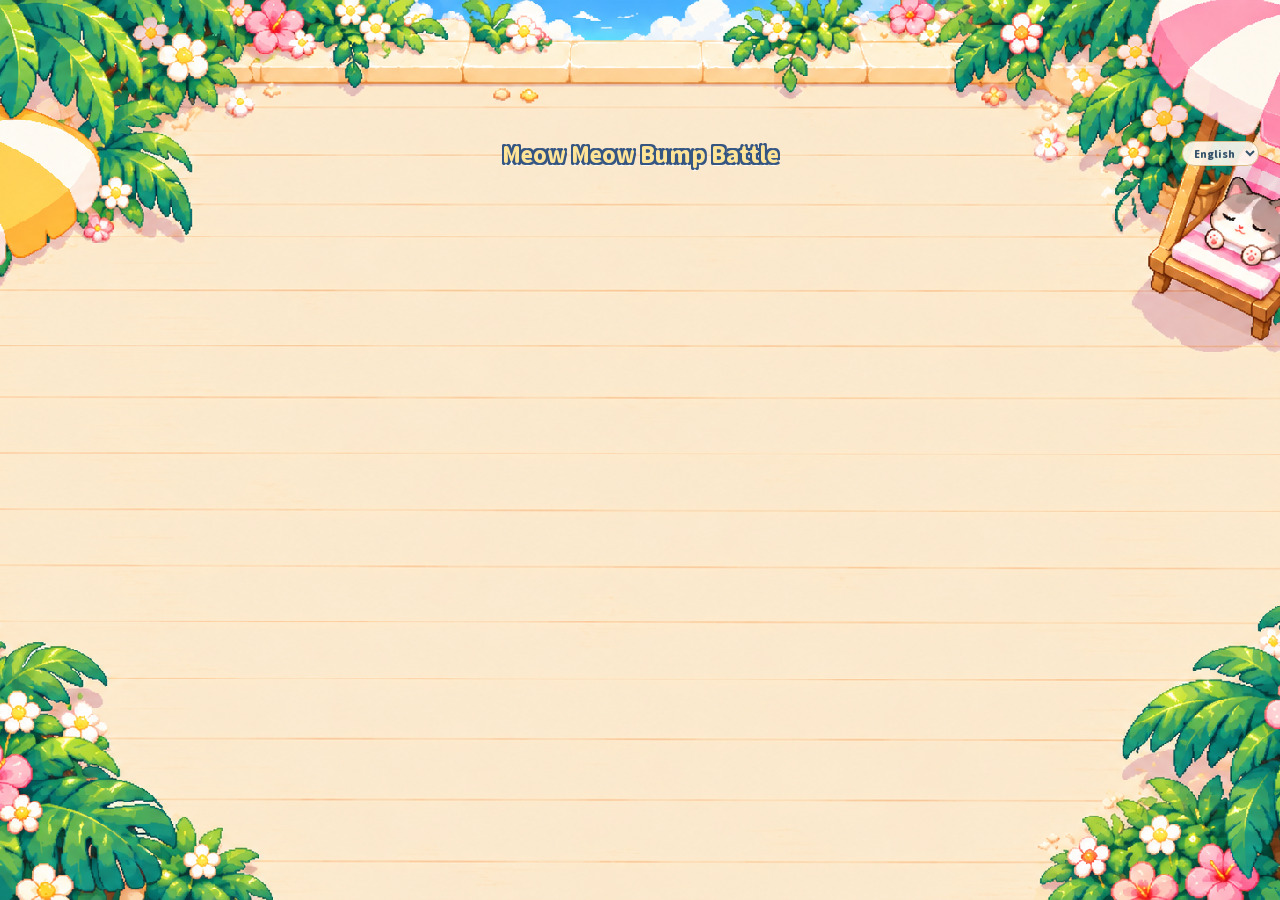
==== commit 683d83fc: "release: ship Meow Meow Bump Battle 0.2.0" ====
--- a/static/index.html
+++ b/static/index.html
@@ -16,16 +16,35 @@
     }
   </script>
   <link rel="stylesheet" href="style.css">
-  <link rel="stylesheet" href="skin.css">
-  <link rel="stylesheet" href="layout.css?v=side-hud-4">
+  <link rel="stylesheet" href="skin.css?v=entry-finish-1">
+  <link rel="stylesheet" href="layout.css?v=contact-1">
+  <link rel="stylesheet" href="versus.css?v=4">
+  <link rel="stylesheet" href="result.css?v=round-score-1">
   <script defer src="vendor/matter-0.20.0.min.js"></script>
   <script defer src="maps.js?v=formation-1"></script>
-  <script defer src="physics.js"></script>
-  <script defer src="battle.js"></script>
-  <script defer src="art.js?v=water-2"></script>
+  <script defer src="physics.js?v=contact-chain-1"></script>
+  <script defer src="motion.js?v=juzi-opening-2"></script>
+  <script defer src="landing-water.js?v=entry-water-1"></script>
+  <script defer src="landing-water-renderer.js?v=entry-water-1"></script>
+  <script defer src="contact-feedback.js?v=contact-chain-1"></script>
+  <script defer src="water-wake.js?v=water-wake-1"></script>
+  <script defer src="water-wake-renderer.js?v=water-surface-1"></script>
+  <script defer src="water-surface.js?v=water-loop-1"></script>
+  <script defer src="water-surface-renderer.js?v=water-loop-1"></script>
+  <script defer src="knockout-action.js?v=impact-live-1"></script>
+  <script defer src="knockout-renderer.js?v=impact-live-1"></script>
+  <script defer src="unseat-action.js?v=unseat-live-1"></script>
+  <script defer src="unseat-momentum.js?v=aligned-flight-1"></script>
+  <script defer src="unseat-renderer.js?v=contact-2"></script>
+  <script defer src="impact-contact.js?v=impact-read-1"></script>
+  <script defer src="impact-contact-renderer.js?v=impact-read-1"></script>
+  <script defer src="impact-beat.js?v=unseat-pace-1"></script>
+  <script defer src="knockout-camera.js?v=impact-read-1"></script>
+  <script defer src="battle.js?v=early-round-1"></script>
+  <script defer src="art.js?v=trio-default-1"></script>
   <script defer src="sound.js"></script>
   <script defer src="i18n.js"></script>
-  <script defer src="game.js?v=water-2"></script>
+  <script defer src="game.js?v=player-traits-1"></script>
 </head>
 <body>
   <main class="app">
@@ -52,7 +71,20 @@
           </section>
           <span id="score-status" class="sr-only"></span><span id="team-status" class="sr-only"></span>
         </div>
-        <div class="stage-slot"><div class="canvas-wrap"><canvas id="pool" width="960" height="600" tabindex="0" data-aria="ui.canvas"></canvas><div class="pause-cover" id="pause-cover" hidden><span data-t="ui.paused"></span></div></div></div>
+        <div class="stage-slot">
+          <div class="canvas-wrap">
+            <canvas id="pool" width="960" height="600" tabindex="0" data-aria="ui.canvas"></canvas>
+            <div id="round-score" class="round-score" hidden>
+              <div class="round-score-title"><span id="round-score-number"></span><span data-t="battle.totalKnockouts"></span></div>
+              <div class="round-score-line">
+                <span class="round-score-team"><span data-t="hud.ally"></span><strong id="round-score-ally"></strong></span>
+                <span aria-hidden="true">:</span>
+                <span class="round-score-team"><strong id="round-score-rival"></strong><span data-t="hud.enemy"></span></span>
+              </div>
+            </div>
+            <div class="pause-cover" id="pause-cover" hidden><span data-t="ui.paused"></span></div>
+          </div>
+        </div>
         <div class="pool-footer"><p id="play-hint" data-t="ui.hint"></p><p id="map-note" role="status" data-t="map.fallback" hidden></p></div>
       </section>
       <section class="controls" data-aria="ui.tuning">
@@ -69,7 +101,7 @@
               <span id="selected-stats" class="sr-only" aria-hidden="true"></span><span id="selected-turn" class="sr-only"></span>
             </div>
           </section>
-          <p class="launch-tip"><img class="tip-hand" src="assets/ui/icons/fa-regular/hand-pointer.svg" alt=""><span data-t="ui.launchHint"></span></p>
+          <p class="launch-tip"><img class="tip-hand" src="assets/ui/icons/fa-regular/hand-pointer.svg" alt=""><span id="launch-hint-copy" data-t="ui.launchHint" role="status"></span></p>
         </div>
         <div class="control-actions"><button id="sound-toggle" class="secondary" type="button" aria-pressed="true"><img id="sound-icon" src="assets/ui/icons/fa-solid/volume-high.svg" alt=""><span id="sound-label"></span></button><button id="show-tuning" type="button" class="secondary" data-aria="skin.settings"><img src="assets/ui/icons/fa-solid/gear.svg" alt=""><span data-t="skin.settings"></span></button><button id="reset" class="primary"><img src="assets/ui/icons/fa-solid/rotate-right.svg" alt=""><span id="reset-label" data-t="skin.restart"></span></button></div>
       </section>
@@ -79,10 +111,8 @@
           <div id="character-card">
             <canvas id="character-preview" width="192" height="192" data-aria="ui.artStudy"></canvas>
             <p id="character-stats"></p><p id="skill-description" class="muted"></p>
-            <div class="pose-buttons" role="group" data-aria="ui.expression"><button type="button" data-pose="0" aria-pressed="true" data-t="pose.idle"></button><button type="button" data-pose="1" aria-pressed="false" data-t="pose.impact"></button><button type="button" data-pose="2" aria-pressed="false" data-t="pose.rebound"></button></div>
-            <p class="muted" id="art-note" data-t="ui.artNote"></p>
+            <!-- dev-character -->
           </div>
-      <p class="muted" data-t="ui.placeholder"></p>
     </dialog>
     <dialog id="tuning-dialog" aria-labelledby="tuning-title">
       <header class="dialog-heading"><h2 id="tuning-title" data-t="skin.settings"></h2><button type="button" data-close="tuning-dialog" data-t="ui.close"></button></header>
@@ -90,20 +120,43 @@
         <section class="setup"><label for="game-mode" data-t="ui.mode"></label><select id="game-mode"><option value="battle" data-t="mode.battle"></option><option value="practice" data-t="mode.practice"></option></select></section>
         <section class="setup" id="layout-wrap"><label for="layout" data-t="ui.layout"></label><select id="layout" aria-describedby="layout-note"><option value="free" data-t="layout.free"></option><option value="wall" data-t="layout.wall"></option><option value="duel" data-t="layout.duel"></option><option value="chain" data-t="layout.chain"></option><option value="corner" data-t="layout.corner"></option></select><p id="layout-note" hidden></p></section>
         </div>
-        <section id="tuning"><p class="muted" id="tuning-note" data-t="ui.tuningHint"></p><fieldset id="tuning-fields">
-          <label><span data-t="param.drag"></span><output id="drag-value"></output><input type="range" id="drag" min="0.35" max="1.6" step="0.05"></label>
-          <label><span data-t="param.bounce"></span><output id="bounce-value"></output><input type="range" id="bounce" min="0.55" max="0.99" step="0.01"></label>
-          <label><span data-t="param.wallBounce"></span><output id="wallBounce-value"></output><input type="range" id="wallBounce" min="0.55" max="0.99" step="0.01"></label>
-          <label><span data-t="param.maxSpeed"></span><output id="maxSpeed-value"></output><input type="range" id="maxSpeed" min="800" max="2200" step="50"></label>
-          <label><span data-t="param.mass"></span><output id="mass-value"></output><input type="range" id="mass" min="0.5" max="3.5" step="0.25"></label>
-          <button id="defaults" type="button" class="secondary" data-t="ui.defaults"></button>
-        </fieldset><label class="boundary-control"><input id="show-hitboxes" type="checkbox"><span data-t="ui.boundaries"></span></label></section>
+        <!-- dev-settings -->
     </dialog>
-    <dialog id="result-dialog" aria-labelledby="result-title">
-      <h2 id="result-title"></h2><p id="result-note" class="muted"></p>
-      <button type="button" id="play-again" class="primary" data-t="battle.restart"></button>
-      <button type="button" class="secondary" data-close="result-dialog" data-t="ui.close"></button>
+    <dialog id="restart-dialog" aria-labelledby="restart-title" aria-describedby="restart-note">
+      <h2 id="restart-title" data-t="restart.title"></h2>
+      <p id="restart-note" data-t="restart.note"></p>
+      <button type="button" class="secondary" data-close="restart-dialog" data-t="restart.cancel" autofocus></button>
+      <button type="button" id="confirm-restart" class="primary" data-t="skin.restart"></button>
+    </dialog>
+    <dialog id="result-dialog" aria-labelledby="result-title" aria-describedby="result-note">
+      <div class="result-score-reveal" aria-hidden="true">
+        <span class="result-score-ally"><strong id="result-reveal-ally"></strong></span>
+        <span class="result-score-divider">:</span>
+        <span class="result-score-rival"><strong id="result-reveal-rival"></strong></span>
+      </div>
+      <section class="result-stage">
+        <div class="result-content">
+          <header>
+            <h2 id="result-title"></h2>
+            <p id="result-note" class="result-score-line"></p>
+            <p id="result-meta"></p>
+          </header>
+          <ul id="result-lineup" class="result-lineup" data-aria="result.lineup"></ul>
+          <div class="result-actions">
+            <button type="button" id="result-back" class="secondary" data-t="result.back"></button>
+            <button type="button" id="play-again" class="primary" data-t="battle.restart"></button>
+          </div>
+        </div>
+      </section>
     </dialog>
   </main>
+  <canvas id="knockout-layer" aria-hidden="true"></canvas>
+  <div id="versus-cue" class="versus-cue" aria-hidden="true" hidden>
+    <div class="versus-ribbons">
+      <div class="versus-ribbon versus-ribbon-ally"><strong id="versus-ally-name"></strong><span id="versus-ally-cats"></span></div>
+      <div class="versus-ribbon versus-ribbon-rival"><span id="versus-rival-cats"></span><strong id="versus-rival-name"></strong></div>
+      <span class="versus-burst"><b>VS</b></span>
+    </div>
+  </div>
 </body>
 </html>
--- a/static/skin.css
+++ b/static/skin.css
@@ -47,6 +47,7 @@
 .cat-portrait[data-selected="true"] .portrait-frame { border-color: #159ebd; box-shadow: 0 0 0 2px #fff6d6, 0 0 0 4px #7ed7dc; }
 .cat-portrait[data-status="waiting"] .portrait-frame { border-color: #8e8a92; background: #e3dfe2; }
 .portrait-mark { width: clamp(18px, 2.2cqw, 30px); height: clamp(18px, 2.2cqw, 30px); top: -5px; right: -5px; font-size: clamp(13px, 1.7cqw, 22px); }
+.cat-portrait[data-status="entering"] .portrait-mark { background: #328eae; }
 .team-score { min-width: 34px; gap: 4px; }
 .team-score > strong { font-family: var(--game-font); font-size: clamp(38px, 5cqw, 70px); font-weight: 900; line-height: .95; color: #2aace1; text-shadow: 0 2px #fff; }
 [data-team="1"] .team-score > strong { color: #ff7689; }
--- a/static/layout.css
+++ b/static/layout.css
@@ -1,4 +1,8 @@
 /* Selected side-HUD concept. Keep composition separate from art and combat. */
+#knockout-layer {
+  position: fixed; inset: 0; width: 100%; height: 100%; aspect-ratio: auto;
+  pointer-events: none; z-index: 10; cursor: default; background: transparent;
+}
 body { background-image: url("assets/ui/beach-surround-side-v1.png"); }
 .app .controls::before { display: none; }
 .app .stat-chip { min-width: 0; }
@@ -160,3 +164,7 @@
   .app .stage-slot { height: min(calc((100vw - 16px) / var(--map-aspect, 1.887)), max(80px, calc(100dvh - 370px))); }
   .app .workspace { gap: 8px; }
 }
+#tuning-dialog .motion-options { display: grid; grid-template-columns: auto minmax(130px, 1fr); gap: 8px 12px; align-items: center; padding: 12px 0; }
+#tuning-dialog .motion-options label { display: block; font-size: 13px; }
+#tuning-dialog .motion-options p { grid-column: 1 / -1; margin: 0; font-size: 12px; }
+#tuning-dialog .motion-options .boundary-control { grid-column: 1 / -1; display: flex; gap: 7px; align-items: center; margin-top: 6px; }
--- a/static/versus.css
+++ b/static/versus.css
@@ -0,0 +1,86 @@
+.versus-cue:not([hidden]) {
+  position: fixed;
+  inset: 0;
+  z-index: 30;
+  display: grid;
+  place-items: center;
+  overflow: hidden;
+  isolation: isolate;
+  background: #062348a8;
+  animation: versus-reveal var(--versus-duration) linear both;
+}
+
+.versus-ribbons {
+  position: relative;
+  display: grid;
+  grid-template-columns: 1fr 1fr;
+  width: min(89vw, 900px);
+}
+.versus-ribbon {
+  display: flex;
+  align-items: center;
+  justify-content: space-between;
+  gap: clamp(6px, 1.3vw, 18px);
+  min-width: 0;
+  padding: 6px clamp(12px, 3vw, 42px);
+  border-block: 2px solid #adf0ff;
+  background: #1d69a9;
+  color: #fff;
+  clip-path: polygon(6% 0, 100% 0, 94% 100%, 0 100%);
+  font-size: clamp(14px, 2.3vw, 28px);
+  font-weight: 900;
+  white-space: nowrap;
+}
+.versus-ribbon span { display: flex; gap: 2px; }
+.versus-ribbon canvas {
+  width: clamp(22px, 4.2vw, 52px);
+  height: auto;
+  aspect-ratio: auto;
+  image-rendering: pixelated;
+}
+.versus-ribbon-ally { --sweep: -56vw; --exit: -10vw; padding-right: clamp(22px, 5vw, 67px); animation: versus-slide var(--versus-duration) both; }
+.versus-ribbon-rival { --sweep: 56vw; --exit: 10vw; padding-left: clamp(22px, 5vw, 67px); background: #ac345c; border-color: #ffc1d6; animation: versus-slide var(--versus-duration) both; }
+.versus-burst {
+  position: absolute;
+  top: 50%;
+  left: 50%;
+  display: grid;
+  place-items: center;
+  width: clamp(68px, 11vw, 134px);
+  aspect-ratio: 1;
+  border-radius: 50%;
+  transform: translate(-50%, -50%);
+  background: radial-gradient(circle, #d7fbffe6 8%, #6ee8ffb0 30%, #27b2dd90 49%, transparent 67%);
+  animation: versus-burst var(--versus-duration) both;
+}
+.versus-burst::before, .versus-burst::after { content: ""; position: absolute; inset: 12%; border: 2px solid #b3faff; border-radius: 47%; }
+.versus-burst::after { inset: 4%; border-style: dashed; transform: rotate(22deg); }
+.versus-burst b {
+  z-index: 1;
+  color: #ffe284;
+  font: italic 950 clamp(32px, 5.9vw, 76px)/1 system-ui, sans-serif;
+  text-shadow: -2px 0 #12385d, 2px 0 #12385d, 0 3px #12385d;
+}
+
+@keyframes versus-slide {
+  0% { opacity: 0; transform: translateX(var(--sweep)); animation-timing-function: ease-out; }
+  24%, 85% { opacity: 1; transform: translateX(0); }
+  100% { opacity: 0; transform: translateX(var(--exit)); }
+}
+@keyframes versus-burst {
+  0%, 15% { opacity: 0; transform: translate(-50%, -50%) scale(.55); }
+  24% { opacity: 1; transform: translate(-50%, -50%) scale(1.11); }
+  30%, 85% { opacity: 1; transform: translate(-50%, -50%) scale(1); }
+  100% { opacity: 0; transform: translate(-50%, -50%) scale(1.4); }
+}
+@keyframes versus-reveal {
+  0% { opacity: 0; }
+  12%, 85% { opacity: 1; }
+  100% { opacity: 0; }
+}
+
+@media (max-width: 530px) {
+  .versus-ribbon { gap: 2px; padding-inline: 9px 24px; }
+  .versus-ribbon-rival { padding-inline: 24px 9px; }
+  .versus-ribbon canvas { width: clamp(15px, 5.3vw, 26px); }
+}
--- a/static/result.css
+++ b/static/result.css
@@ -0,0 +1,214 @@
+#result-dialog {
+  position: fixed;
+  inset: 0;
+  width: 100%;
+  height: 100%;
+  max-width: none;
+  max-height: none;
+  margin: 0;
+  padding: 0;
+  overflow: hidden;
+  border: 0;
+  border-radius: 0;
+  background: transparent;
+  box-shadow: none;
+}
+
+#result-dialog::backdrop { background: #0d264969; }
+
+.result-score-reveal {
+  position: absolute;
+  inset: 0;
+  display: grid;
+  grid-template-columns: minmax(0, 1fr) auto minmax(0, 1fr);
+  align-items: center;
+  gap: clamp(8px, 2vw, 26px);
+  width: min(90vw, 880px);
+  margin: auto;
+  font: 900 clamp(52px, 14vw, 148px)/1 var(--game-font, system-ui, sans-serif);
+  text-align: center;
+  color: white;
+}
+
+.result-score-reveal span:not(.result-score-divider) {
+  background: linear-gradient(transparent 48%, var(--ribbon-color) 49% 87%, transparent 88%);
+}
+.result-score-reveal strong { paint-order: stroke fill; -webkit-text-stroke: .07em white; }
+.result-score-ally { --ribbon-color: #d9f3ff; color: #258ac9; transform: skewX(-8deg); }
+.result-score-rival { --ribbon-color: #ffe4ed; color: #d95075; transform: skewX(8deg); }
+.result-score-divider { font-size: .56em; text-shadow: 0 3px 0 #184065; }
+
+.round-score {
+  position: absolute;
+  inset: 0;
+  display: grid;
+  grid-template-columns: minmax(0, 1fr);
+  place-content: center;
+  justify-items: center;
+  gap: 4px;
+  pointer-events: none;
+  color: white;
+  font-family: var(--game-font, system-ui, sans-serif);
+  animation: round-score-in 1450ms both;
+}
+
+.round-score-title {
+  display: flex;
+  gap: .8em;
+  padding: 4px 14px;
+  border-radius: 999px;
+  background: #194976;
+  font-size: clamp(12px, 1.6vw, 16px);
+  font-weight: 800;
+}
+
+.round-score-line {
+  display: grid;
+  grid-template-columns: minmax(0, 1fr) auto minmax(0, 1fr);
+  align-items: center;
+  gap: clamp(4px, 1.1vw, 16px);
+  width: min(82%, 510px);
+  color: #173d63;
+  font-size: clamp(18px, 4vw, 48px);
+  font-weight: 900;
+}
+
+.round-score-team {
+  display: flex;
+  align-items: center;
+  justify-content: space-between;
+  gap: 4px;
+  padding: 4px clamp(6px, 2vw, 26px);
+  border: 2px solid white;
+  border-radius: 12px;
+  background: #d9f3ff;
+  color: #176995;
+  box-shadow: 0 3px 0 #16355a45;
+  font-size: clamp(11px, 2vw, 20px);
+  line-height: 1.1;
+}
+
+.round-score-team:last-child { background: #ffe4ed; color: #a32a55; text-align: right; }
+.round-score-team strong { font-size: clamp(23px, 5vw, 54px); }
+.round-score[data-motion="reduced"] { animation-name: round-score-still; }
+
+@keyframes round-score-in {
+  0% { opacity: 0; transform: translateY(6px); }
+  13%, 86% { opacity: 1; transform: translateY(0); }
+  100% { opacity: 0; transform: translateY(-4px); }
+}
+
+@keyframes round-score-still { from, to { opacity: 1; } }
+
+.result-stage {
+  --result-accent: #ffe49c;
+  --result-deep: #142f61;
+  --result-sea: #287eaa;
+  position: absolute;
+  inset: 0;
+  display: grid;
+  place-items: safe center;
+  overflow: auto;
+  padding: clamp(14px, 4vh, 38px) clamp(12px, 4vw, 48px);
+  color: #fff;
+  text-align: center;
+  background:
+    radial-gradient(ellipse 55% 26% at 6% 107%, #86dfed 98%, transparent 100%),
+    radial-gradient(ellipse 52% 38% at 98% 115%, #64c9e0 98%, transparent 100%),
+    radial-gradient(ellipse 39% 32% at 50% 49%, #69c5e62e, transparent),
+    linear-gradient(165deg, var(--result-deep) 18%, var(--result-sea) 100%);
+}
+
+[data-outcome="lose"] .result-stage {
+  --result-accent: #ffe0e8;
+  --result-deep: #34284f;
+  --result-sea: #53668a;
+}
+
+[data-outcome="draw"] .result-stage {
+  --result-accent: #d8fff6;
+  --result-deep: #173d59;
+  --result-sea: #277c89;
+}
+
+.result-content { width: min(100%, 740px); }
+
+#result-title {
+  color: var(--result-accent);
+  font-size: clamp(36px, 7.2vw, 84px);
+  font-weight: 900;
+  line-height: 1.16;
+  text-shadow: 0 .07em 0 var(--result-deep);
+}
+
+.result-score-line {
+  margin: 10px 0 0;
+  font-size: clamp(18px, 3vw, 29px);
+  font-weight: 800;
+}
+
+#result-meta { margin: 4px 0 0; color: #e1f4ff; font-size: clamp(13px, 2vw, 16px); }
+
+.result-lineup {
+  display: grid;
+  grid-template-columns: repeat(3, minmax(0, 1fr));
+  align-items: end;
+  gap: clamp(6px, 2vw, 28px);
+  padding: 0;
+  margin: clamp(12px, 4vh, 36px) auto clamp(18px, 5vh, 44px);
+  max-width: 660px;
+  list-style: none;
+}
+
+.result-lineup li {
+  display: grid;
+  justify-items: center;
+  background: radial-gradient(ellipse 44% 9% at 50% 78%, #bde8f54d 97%, transparent 100%);
+}
+
+.result-lineup canvas {
+  width: min(100%, 144px, 25vh);
+  height: auto;
+  aspect-ratio: 1;
+  image-rendering: pixelated;
+  cursor: default;
+}
+
+.result-lineup strong {
+  width: min(100%, 166px);
+  min-width: 0;
+  padding: 5px 8px;
+  overflow-wrap: anywhere;
+  background: var(--result-accent);
+  color: var(--result-deep);
+  font-size: clamp(12px, 2vw, 18px);
+  border: 2px solid #ffffff8c;
+  border-radius: 7px;
+}
+
+.result-actions { display: flex; flex-wrap: wrap; justify-content: center; gap: 10px; }
+#result-dialog .result-actions button {
+  min-width: 136px;
+  padding: 10px 18px;
+  border-radius: 999px;
+  font-size: clamp(13px, 1.8vw, 17px);
+}
+#result-dialog .result-actions .primary { color: var(--result-deep); background: var(--result-accent); box-shadow: 0 3px #0003; }
+#result-dialog .result-actions .secondary { color: white; background: #1a4666; border: 1px solid #b7eaff; }
+#result-dialog button:focus-visible { outline-color: white; }
+#result-dialog .result-actions button:hover { filter: brightness(1.12); }
+
+#result-dialog[open][data-motion="full"] .result-score-reveal { animation: result-score 1450ms ease both; }
+#result-dialog[open][data-motion="full"] .result-stage { animation: result-stage-in 230ms 1220ms ease-out both; }
+#result-dialog[data-motion="reduced"] .result-score-reveal { display: none; }
+
+@keyframes result-score {
+  0% { opacity: 0; transform: scale(.9); }
+  16%, 82% { opacity: 1; transform: scale(1); }
+  100% { opacity: 0; visibility: hidden; }
+}
+
+@keyframes result-stage-in {
+  from { opacity: 0; visibility: hidden; }
+  to { opacity: 1; visibility: visible; }
+}
